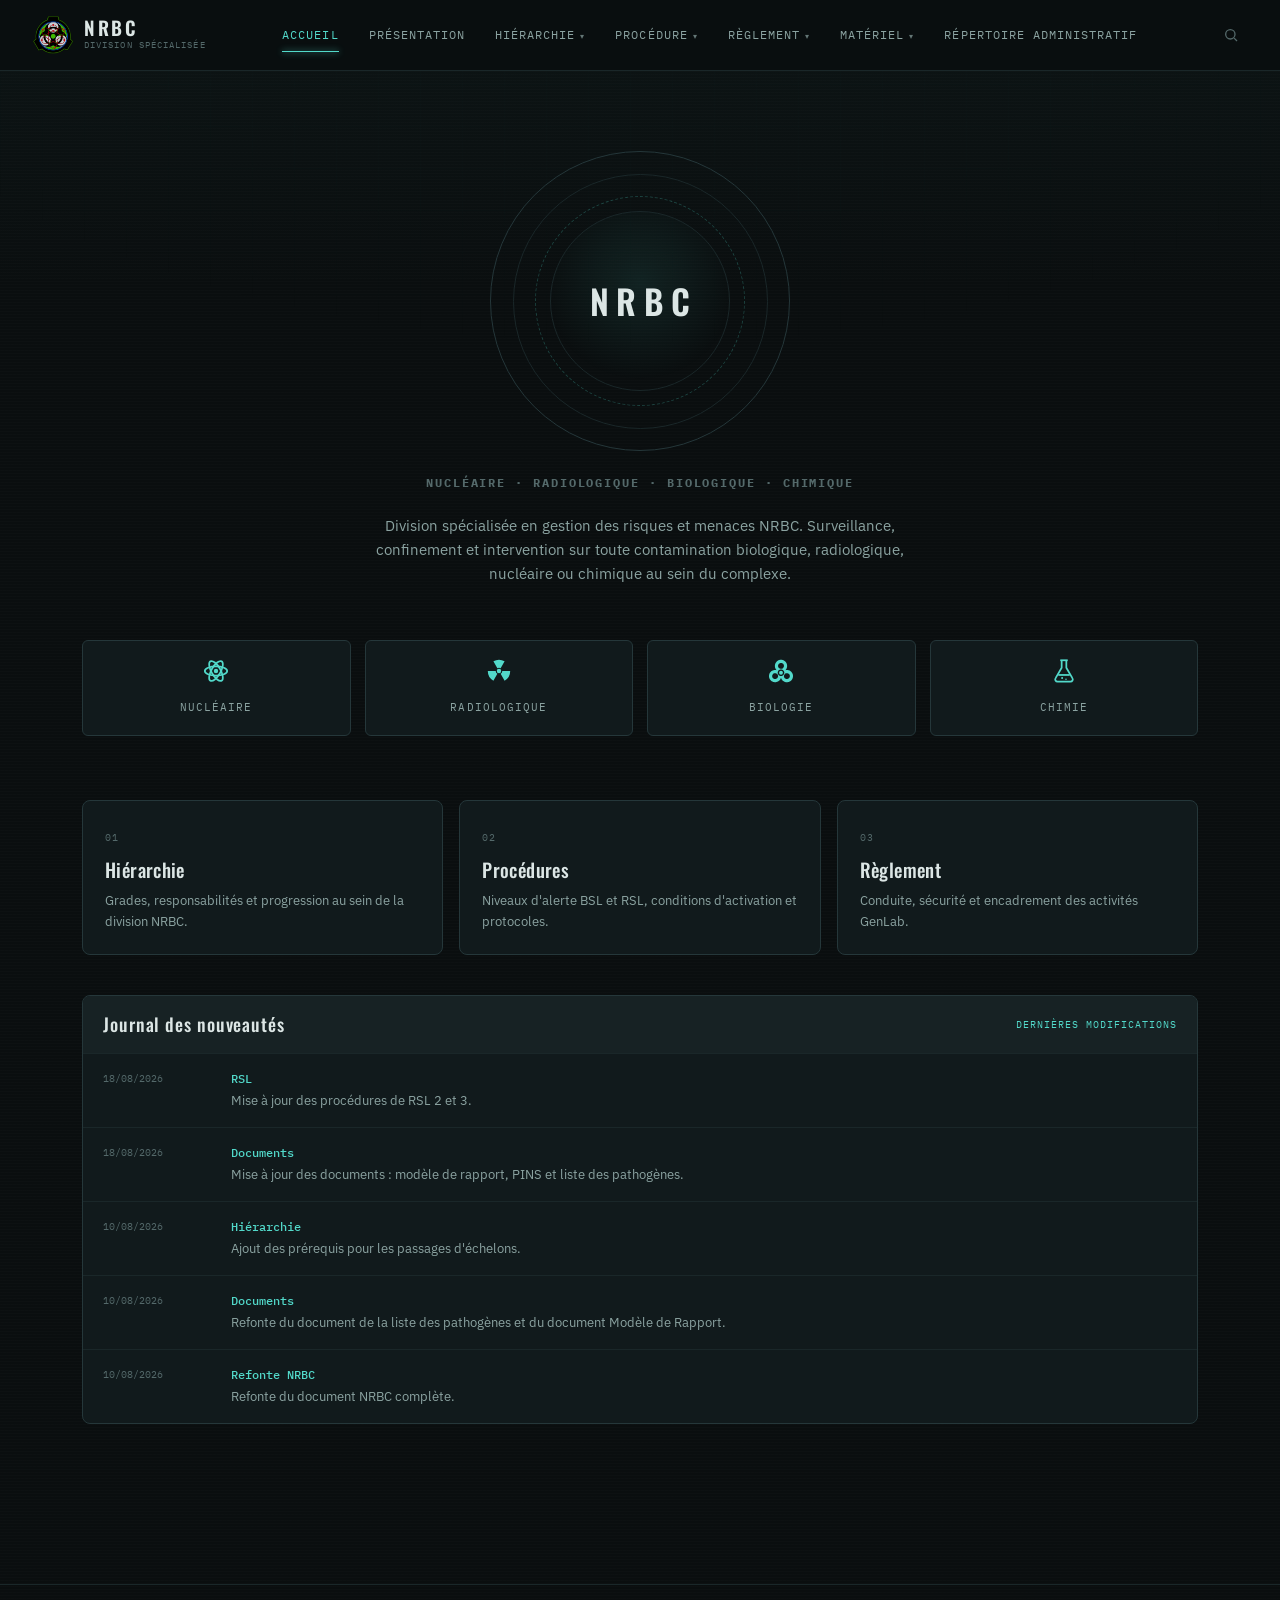
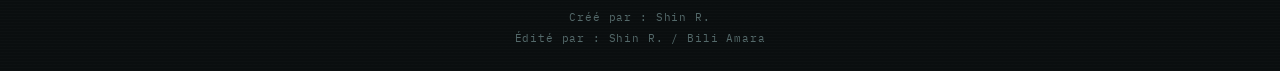
==== index.html @ 5cb5d351 "Site NRBC Cosmos - refonte complete du site de la division NRBC Site statique : navigation par vues " ====
<!DOCTYPE html>
<html lang="fr">
<head>
  <meta charset="UTF-8">
  <meta name="viewport" content="width=device-width, initial-scale=1.0">
  <title>NRBC — Division Nucléaire · Radiologique · Biologique · Chimique</title>
  <meta name="description" content="Division NRBC : hiérarchie, procédures BSL/RSL, règlement, matériel et répertoire administratif de la spécialisation Nucléaire, Radiologique, Biologique et Chimique.">
  <meta name="theme-color" content="#0a0e0f">
  <meta name="color-scheme" content="dark">

  <link rel="icon" href="assets/img/favicon.ico" sizes="any">
  <link rel="icon" href="assets/img/favicon-180.png" type="image/png" sizes="180x180">
  <link rel="apple-touch-icon" href="assets/img/favicon-180.png">

  <link rel="preconnect" href="https://fonts.googleapis.com">
  <link rel="preconnect" href="https://fonts.gstatic.com" crossorigin>
  <link rel="stylesheet" href="https://fonts.googleapis.com/css2?family=Oswald:wght@400;500;600;700&amp;family=IBM+Plex+Sans:wght@400;500;600&amp;family=IBM+Plex+Mono:wght@400;500;600&amp;display=swap">

  <link rel="stylesheet" href="assets/css/base.css">
  <link rel="stylesheet" href="assets/css/layout.css">
  <link rel="stylesheet" href="assets/css/components.css">
  <link rel="stylesheet" href="assets/css/views.css">
</head>
<body>

<!-- =========================================================================
     Bibliothèque d'icônes (définies une fois, réutilisées via <use>)
     ========================================================================= -->
<svg class="visually-hidden" aria-hidden="true" focusable="false">
  <defs>
    <!-- Nucléaire : atome (noyau + orbites électroniques) -->
    <symbol id="icon-nucleaire" viewBox="0 0 24 24" fill="none" stroke="currentColor" stroke-width="1.5">
      <ellipse cx="12" cy="12" rx="9.6" ry="3.9"/>
      <ellipse cx="12" cy="12" rx="9.6" ry="3.9" transform="rotate(60 12 12)"/>
      <ellipse cx="12" cy="12" rx="9.6" ry="3.9" transform="rotate(120 12 12)"/>
      <circle cx="12" cy="12" r="1.9" fill="currentColor" stroke="none"/>
    </symbol>

    <!-- Radiologique : trèfle de radioactivité -->
    <symbol id="icon-radiologique" viewBox="0 0 24 24" fill="currentColor" stroke="none">
      <circle cx="12" cy="12" r="1.9"/>
      <path d="M7.2 3.69 A9.6 9.6 0 0 1 16.8 3.69 L13.4 9.58 A2.8 2.8 0 0 0 10.6 9.58 Z"/>
      <path d="M21.6 12 A9.6 9.6 0 0 1 16.8 20.31 L13.4 14.42 A2.8 2.8 0 0 0 14.8 12 Z"/>
      <path d="M7.2 20.31 A9.6 9.6 0 0 1 2.4 12 L9.2 12 A2.8 2.8 0 0 0 10.6 14.42 Z"/>
    </symbol>

    <!-- Biologie : symbole de risque biologique -->
    <symbol id="icon-biologie" viewBox="0 0 24 24" fill="currentColor" stroke="none">
      <path d="M17.25,7.53 L17.18,6.79 L17.00,6.04 L16.73,5.35 L16.36,4.71 L15.91,4.12 L15.38,3.61 L14.78,3.17 L14.13,2.83 L13.43,2.58 L12.71,2.42 L11.97,2.38 L11.23,2.43 L10.51,2.59 L9.81,2.85 L9.16,3.21 L8.57,3.65 L8.18,4.03 L7.84,4.42 L7.53,4.87 L7.28,5.32 L7.07,5.83 L6.91,6.35 L6.81,6.86 L6.76,7.40 L6.76,7.92 L6.82,8.46 L6.92,8.96 L7.09,9.48 L7.31,9.99 L7.57,10.43 L7.88,10.88 L8.24,11.29 L7.75,11.19 L7.27,11.14 L6.79,11.13 L6.31,11.16 L5.83,11.25 L5.36,11.37 L4.91,11.54 L4.45,11.76 L4.03,12.01 L3.62,12.32 L3.26,12.64 L2.93,12.99 L2.64,13.38 L2.38,13.79 L2.16,14.22 L1.99,14.67 L1.80,15.35 L1.71,16.02 L1.71,16.70 L1.79,17.37 L1.96,18.02 L2.23,18.68 L2.57,19.26 L2.97,19.80 L3.47,20.31 L4.03,20.74 L4.65,21.09 L5.30,21.36 L5.99,21.53 L6.69,21.62 L7.40,21.60 L8.10,21.50 L8.78,21.29 L9.42,21.00 L10.02,20.63 L10.57,20.18 L11.05,19.65 L11.45,19.07 L11.77,18.44 L12.00,17.80 L12.21,18.41 L12.50,18.99 L12.87,19.55 L13.29,20.04 L13.80,20.49 L14.32,20.86 L14.92,21.17 L15.53,21.40 L16.19,21.55 L16.83,21.62 L17.50,21.60 L18.14,21.51 L18.76,21.34 L19.38,21.08 L19.94,20.76 L20.48,20.35 L20.98,19.85 L21.43,19.26 L21.80,18.62 L22.05,17.96 L22.23,17.24 L22.30,16.54 L22.27,15.83 L22.14,15.10 L21.99,14.61 L21.80,14.13 L21.55,13.68 L21.27,13.25 L20.94,12.85 L20.58,12.48 L20.18,12.16 L19.75,11.87 L19.30,11.63 L18.82,11.43 L18.33,11.28 L17.82,11.18 L17.31,11.13 L16.79,11.13 L16.28,11.18 L15.76,11.29 L16.12,10.88 L16.42,10.46 L16.67,10.01 L16.89,9.54 L17.05,9.06 L17.17,8.55 L17.23,8.04ZM14.53,7.67 L14.47,8.16 L14.32,8.64 L14.08,9.07 L13.75,9.45 L13.37,9.75 L12.92,9.98 L12.45,10.11 L11.95,10.15 L11.46,10.10 L10.99,9.94 L10.56,9.70 L10.18,9.38 L9.87,8.99 L9.65,8.55 L9.51,8.07 L9.47,7.58 L9.53,7.09 L9.68,6.62 L9.92,6.18 L10.25,5.81 L10.63,5.50 L11.08,5.27 L11.55,5.14 L12.05,5.10 L12.54,5.16 L13.01,5.31 L13.44,5.55 L13.82,5.87 L14.13,6.26 L14.35,6.70 L14.49,7.18ZM9.48,16.44 L9.41,16.93 L9.26,17.40 L9.02,17.83 L8.69,18.20 L8.30,18.51 L7.86,18.73 L7.38,18.86 L6.89,18.90 L6.40,18.84 L5.92,18.68 L5.49,18.44 L5.12,18.12 L4.81,17.73 L4.59,17.28 L4.46,16.81 L4.42,16.31 L4.48,15.82 L4.64,15.35 L4.88,14.92 L5.21,14.54 L5.60,14.24 L6.04,14.02 L6.52,13.88 L7.01,13.85 L7.50,13.91 L7.97,14.06 L8.40,14.31 L8.78,14.63 L9.08,15.02 L9.31,15.46 L9.44,15.94ZM19.58,16.44 L19.52,16.93 L19.36,17.40 L19.12,17.83 L18.79,18.20 L18.40,18.51 L17.96,18.73 L17.48,18.86 L16.99,18.90 L16.50,18.84 L16.03,18.68 L15.60,18.44 L15.22,18.12 L14.92,17.73 L14.69,17.28 L14.56,16.81 L14.52,16.31 L14.59,15.82 L14.74,15.35 L14.98,14.92 L15.31,14.54 L15.70,14.24 L16.14,14.02 L16.62,13.88 L17.11,13.85 L17.60,13.91 L18.08,14.06 L18.51,14.31 L18.88,14.63 L19.19,15.02 L19.41,15.46 L19.54,15.94ZM14.82,13.48 L14.76,14.02 L14.60,14.55 L14.33,15.04 L13.98,15.46 L13.55,15.81 L13.06,16.07 L12.53,16.23 L11.98,16.28 L11.43,16.22 L10.91,16.06 L10.42,15.79 L9.99,15.44 L9.65,15.01 L9.39,14.52 L9.23,13.99 L9.18,13.44 L9.24,12.89 L9.40,12.36 L9.67,11.88 L10.02,11.45 L10.45,11.10 L10.94,10.85 L11.47,10.69 L12.02,10.64 L12.57,10.70 L13.09,10.86 L13.58,11.12 L14.01,11.48 L14.35,11.91 L14.61,12.40 L14.77,12.93Z"/>
      <circle cx="12.0" cy="13.46" r="1.65"/>
    </symbol>

    <!-- Chimie : fiole d'Erlenmeyer -->
    <symbol id="icon-chimie" viewBox="0 0 24 24" fill="none" stroke="currentColor" stroke-width="1.5" stroke-linejoin="round">
      <path d="M8.8 2.8h6.4"/>
      <path d="M10 2.8v6.4l-5.2 8.9A2 2 0 0 0 6.5 21.2h11a2 2 0 0 0 1.7-3.1L14 9.2V2.8"/>
      <path d="M7.1 15.4h9.8"/>
      <circle cx="10.4" cy="17.9" r=".85" fill="currentColor" stroke="none"/>
      <circle cx="13.7" cy="19.1" r=".65" fill="currentColor" stroke="none"/>
    </symbol>
    <symbol id="icon-document" viewBox="0 0 24 24" fill="none" stroke="currentColor" stroke-width="2">
      <path d="M14 3v5h5"/><path d="M17 21H7a2 2 0 0 1-2-2V5a2 2 0 0 1 2-2h7l5 5v11a2 2 0 0 1-2 2z"/>
    </symbol>
    <symbol id="icon-equipe" viewBox="0 0 24 24" fill="none" stroke="currentColor" stroke-width="1.6">
      <circle cx="9" cy="7" r="4"/><path d="M2 21v-2a4 4 0 0 1 4-4h6a4 4 0 0 1 4 4v2"/>
      <circle cx="18" cy="7" r="3"/><path d="M22 21v-2a4 4 0 0 0-3-3.87"/>
    </symbol>
  </defs>
</svg>

<div class="grid-bg" aria-hidden="true"></div>

<a class="skip-link" href="#contenu">Aller au contenu</a>

<!-- =========================================================================
     EN-TÊTE
     ========================================================================= -->
<header class="site-header">
  <a class="brand" href="#accueil" data-view="accueil">
    <img class="brand-mark" src="assets/img/logo-nrbc.png" alt="Emblème de la division NRBC" width="160" height="160">
    <span>
      <span class="brand-text">NRBC</span>
      <span class="brand-sub">DIVISION SPÉCIALISÉE</span>
    </span>
  </a>

  <nav class="site-nav" id="nav-principal" aria-label="Navigation principale">
    <button type="button" class="navlink is-active" data-view="accueil">Accueil</button>
    <button type="button" class="navlink" data-view="presentation">Présentation</button>

    <div class="navgroup">
      <button type="button" class="navlink" data-view="hierarchie" aria-expanded="false">
        Hiérarchie <span class="caret" aria-hidden="true">▾</span>
      </button>
      <div class="dropdown">
        <button type="button" data-view="hierarchie" data-sub="grades">Grades</button>
        <button type="button" data-view="hierarchie" data-sub="effectif">Effectif</button>
      </div>
    </div>

    <div class="navgroup">
      <button type="button" class="navlink" data-view="procedure" aria-expanded="false">
        Procédure <span class="caret" aria-hidden="true">▾</span>
      </button>
      <div class="dropdown">
        <button type="button" data-view="procedure" data-sub="bio">Biosécurité</button>
        <button type="button" data-view="procedure" data-sub="radio">Radiosécurité</button>
      </div>
    </div>

    <div class="navgroup">
      <button type="button" class="navlink" data-view="reglement" aria-expanded="false">
        Règlement <span class="caret" aria-hidden="true">▾</span>
      </button>
      <div class="dropdown">
        <button type="button" data-view="reglement" data-sub="conduite">Conduite</button>
        <button type="button" data-view="reglement" data-sub="securite">Sécurité</button>
        <button type="button" data-view="reglement" data-sub="genlab">GenLab</button>
      </div>
    </div>

    <div class="navgroup">
      <button type="button" class="navlink" data-view="materiel" aria-expanded="false">
        Matériel <span class="caret" aria-hidden="true">▾</span>
      </button>
      <div class="dropdown">
        <button type="button" data-view="materiel" data-sub="nucleaire">Nucléaire</button>
        <button type="button" data-view="materiel" data-sub="radiologie">Radiologie</button>
        <button type="button" data-view="materiel" data-sub="biologie">Biologie</button>
        <button type="button" data-view="materiel" data-sub="chimie">Chimie</button>
      </div>
    </div>

    <button type="button" class="navlink" data-view="repertoire">Répertoire Administratif</button>
  </nav>

  <div class="header-actions">
    <button type="button" class="icon-btn" id="search-trigger" aria-label="Rechercher dans le site (Ctrl + F)" title="Rechercher (Ctrl + F)">
      <svg width="16" height="16" viewBox="0 0 24 24" fill="none" stroke="currentColor" stroke-width="2" aria-hidden="true">
        <circle cx="11" cy="11" r="7"/><line x1="21" y1="21" x2="16.65" y2="16.65"/>
      </svg>
    </button>
    <button type="button" class="icon-btn nav-toggle" id="nav-toggle" aria-label="Ouvrir le menu" aria-expanded="false" aria-controls="nav-principal">
      <svg width="18" height="18" viewBox="0 0 24 24" fill="none" stroke="currentColor" stroke-width="2" aria-hidden="true">
        <line x1="3" y1="6" x2="21" y2="6"/><line x1="3" y1="12" x2="21" y2="12"/><line x1="3" y1="18" x2="21" y2="18"/>
      </svg>
    </button>
  </div>
</header>

<main class="site-main" id="contenu">

  <!-- =======================================================================
       1 · ACCUEIL
       ======================================================================= -->
  <section class="view" id="view-accueil" aria-labelledby="titre-accueil">
    <div class="hero">
      <div class="hero-emblem" aria-hidden="true">
        <div class="ring r1"></div>
        <div class="ring r2"></div>
        <div class="ring r3"></div>
        <div class="hero-core">
          <div class="hero-title">NRBC</div>
        </div>
      </div>

      <h1 id="titre-accueil" class="hero-tagline">Nucléaire · Radiologique · Biologique · Chimique</h1>
      <p class="hero-lead">
        Division spécialisée en gestion des risques et menaces NRBC. Surveillance, confinement et
        intervention sur toute contamination biologique, radiologique, nucléaire ou chimique au sein
        du complexe.
      </p>

      <ul class="domain-strip">
        <li class="domain-chip">
          <svg class="ic" aria-hidden="true"><use href="#icon-nucleaire"></use></svg>
          <span class="lbl">Nucléaire</span>
        </li>
        <li class="domain-chip">
          <svg class="ic" aria-hidden="true"><use href="#icon-radiologique"></use></svg>
          <span class="lbl">Radiologique</span>
        </li>
        <li class="domain-chip">
          <svg class="ic" aria-hidden="true"><use href="#icon-biologie"></use></svg>
          <span class="lbl">Biologie</span>
        </li>
        <li class="domain-chip">
          <svg class="ic" aria-hidden="true"><use href="#icon-chimie"></use></svg>
          <span class="lbl">Chimie</span>
        </li>
      </ul>

      <div class="home-links">
        <button type="button" class="home-card" data-view="hierarchie">
          <span class="num">01</span>
          <h3>Hiérarchie</h3>
          <p>Grades, responsabilités et progression au sein de la division NRBC.</p>
        </button>
        <button type="button" class="home-card" data-view="procedure">
          <span class="num">02</span>
          <h3>Procédures</h3>
          <p>Niveaux d'alerte BSL et RSL, conditions d'activation et protocoles.</p>
        </button>
        <button type="button" class="home-card" data-view="reglement">
          <span class="num">03</span>
          <h3>Règlement</h3>
          <p>Conduite, sécurité et encadrement des activités GenLab.</p>
        </button>
      </div>

      <!-- Journal des nouveautés : ajouter une entrée en copiant un bloc .news-item -->
      <section class="news-box" aria-labelledby="titre-nouveautes">
        <div class="news-head">
          <h2 id="titre-nouveautes">Journal des nouveautés</h2>
          <span>Dernières modifications</span>
        </div>
        <div class="news-list">
          <article class="news-item">
            <p class="news-date"><time datetime="2026-08-18">18/08/2026</time></p>
            <div class="news-content">
              <strong>RSL</strong>
              <p>Mise à jour des procédures de RSL 2 et 3.</p>
            </div>
          </article>
          <article class="news-item">
            <p class="news-date"><time datetime="2026-08-18">18/08/2026</time></p>
            <div class="news-content">
              <strong>Documents</strong>
              <p>Mise à jour des documents : modèle de rapport, PINS et liste des pathogènes.</p>
            </div>
          </article>
          <article class="news-item">
            <p class="news-date"><time datetime="2026-08-10">10/08/2026</time></p>
            <div class="news-content">
              <strong>Hiérarchie</strong>
              <p>Ajout des prérequis pour les passages d'échelons.</p>
            </div>
          </article>
          <article class="news-item">
            <p class="news-date"><time datetime="2026-08-10">10/08/2026</time></p>
            <div class="news-content">
              <strong>Documents</strong>
              <p>Refonte du document de la liste des pathogènes et du document Modèle de Rapport.</p>
            </div>
          </article>
          <article class="news-item">
            <p class="news-date"><time datetime="2026-08-10">10/08/2026</time></p>
            <div class="news-content">
              <strong>Refonte NRBC</strong>
              <p>Refonte du document NRBC complète.</p>
            </div>
          </article>
        </div>
      </section>
    </div>
  </section>

  <!-- =======================================================================
       2 · PRÉSENTATION
       ======================================================================= -->
  <section class="view" id="view-presentation" aria-labelledby="titre-presentation" hidden>
    <p class="eyebrow">Présentation</p>
    <h1 class="page-title" id="titre-presentation">Qui sommes-nous ?</h1>
    <p class="page-desc">Les quatre domaines de risque couverts par la division NRBC.</p>

    <div class="domain-grid">
      <article class="domain-card">
        <div class="domain-card-head">
          <svg class="ic" aria-hidden="true"><use href="#icon-nucleaire"></use></svg>
          <h3>Nucléaire</h3>
        </div>
        <p class="domain-card-body">
          Le nucléaire, dans le cadre NRBC, désigne les risques liés aux armes nucléaires, aux
          installations nucléaires et à la dispersion de matières radioactives. Ces situations peuvent
          provoquer de fortes irradiations, des blessures graves et une contamination durable de
          l'environnement. Les effets sur la santé peuvent apparaître immédiatement ou sur le long
          terme. La NRBC vise donc à prévenir ces risques et à limiter les dangers liés aux substances
          radioactives.
        </p>
      </article>

      <article class="domain-card">
        <div class="domain-card-head">
          <svg class="ic" aria-hidden="true"><use href="#icon-radiologique"></use></svg>
          <h3>Radiologique</h3>
        </div>
        <p class="domain-card-body">
          Le radiologique, dans le cadre NRBC, désigne les risques liés à la dispersion de matières
          radioactives sans explosion nucléaire. Cette contamination peut provenir d'accidents ou de
          rejets de substances radioactives, affectant l'air, le sol ou les personnes. Les effets
          peuvent être invisibles au départ mais entraîner des conséquences graves sur la santé à long
          terme. Le domaine NRBC vise ainsi à détecter ces contaminations et à protéger
          l'environnement ainsi que les populations face aux substances radioactives.
        </p>
      </article>

      <article class="domain-card">
        <div class="domain-card-head">
          <svg class="ic" aria-hidden="true"><use href="#icon-biologie"></use></svg>
          <h3>Biologie</h3>
        </div>
        <p class="domain-card-body">
          La biologie, dans le cadre NRBC, concerne les risques liés aux micro-organismes pathogènes
          comme les bactéries, les virus ou les toxines, pouvant affecter la santé humaine, animale ou
          végétale. Ces agents peuvent provoquer des épidémies parfois difficiles à détecter au départ
          et se propager rapidement. Le domaine NRBC vise donc à surveiller ces menaces biologiques et
          à protéger face aux maladies et agents pathogènes.
        </p>
      </article>

      <article class="domain-card">
        <div class="domain-card-head">
          <svg class="ic" aria-hidden="true"><use href="#icon-chimie"></use></svg>
          <h3>Chimie</h3>
        </div>
        <p class="domain-card-body">
          La chimie, dans le cadre NRBC, désigne les risques liés aux substances toxiques capables de
          blesser, tuer ou contaminer des personnes et l'environnement. Ces agents peuvent être des
          gaz de guerre, des produits industriels dangereux ou d'autres composés chimiques nocifs. Ils
          peuvent agir rapidement par inhalation, contact ou ingestion. Le domaine NRBC vise donc à
          prévenir ces menaces et à protéger face aux substances chimiques dangereuses.
        </p>
      </article>
    </div>
  </section>

  <!-- =======================================================================
       3 · HIÉRARCHIE
       ======================================================================= -->
  <section class="view" id="view-hierarchie" aria-labelledby="titre-hierarchie" hidden>
    <p class="eyebrow">Hiérarchie</p>
    <h1 class="page-title" id="titre-hierarchie">Grades &amp; Progression</h1>
    <p class="page-desc">Hiérarchie et effectif de la spécialisation NRBC.</p>

    <div class="subtabs" role="tablist" aria-label="Sections de la hiérarchie">
      <button type="button" class="subtab-btn is-active" role="tab" data-sub="grades" aria-selected="true" aria-controls="sub-grades">Grades &amp; Progression</button>
      <button type="button" class="subtab-btn" role="tab" data-sub="effectif" aria-selected="false" aria-controls="sub-effectif">Effectif</button>
    </div>

    <!-- 3.1 Grades -->
    <div class="subview" id="sub-grades" role="tabpanel" tabindex="0">
      <ol class="rank-ladder">

        <li class="rank-item">
          <span class="rank-dot" aria-hidden="true"></span>
          <article class="rank-card">
            <div class="rank-photo">
              <img src="https://i.ibb.co/93zykZGX/2026-08-10-02-46-43.jpg" alt="Insigne — Chef de Laboratoire" width="64" height="64" loading="lazy">
            </div>
            <div>
              <p class="rank-tier">Échelon 6</p>
              <h3>Chef de Laboratoire</h3>
              <ul class="rank-missions">
                <li>Assiste la hiérarchie NRBC dans ses fonctions de surveillance, de coordination et de planification.</li>
                <li>Participe aux réunions avec la gouvernance NRBC, contribuant à la prise de décision et à l'élaboration de stratégies.</li>
                <li>Peut être amené à représenter la hiérarchie lors de certaines occasions.</li>
              </ul>
            </div>
          </article>
        </li>

        <li class="rank-item">
          <span class="rank-dot" aria-hidden="true"></span>
          <article class="rank-card">
            <div class="rank-photo">
              <img src="https://i.ibb.co/S4wmn1Xw/2026-08-10-02-46-35.jpg" alt="Insigne — Spécialiste Avancé" width="64" height="64" loading="lazy">
            </div>
            <div>
              <p class="rank-tier">Échelon 5</p>
              <h3>Spécialiste Avancé</h3>
              <ul class="rank-missions">
                <li>Détenteur d'une expertise reconnue et d'une expérience approfondie en matière de NRBC.</li>
                <li>Principal responsable de la formation et du mentorat des Novices de Laboratoire [NRBC-NL], assurant ainsi la pérennité des compétences au sein de l'équipe.</li>
                <li>Apporte son expertise et son savoir-faire lors des opérations complexes et critiques.</li>
              </ul>
              <div class="rank-prereq">
                <h4>Prérequis pour monter d'échelon</h4>
                <ul>
                  <li><span class="mandatory">Accréditation SCP-008 — OBLIGATOIRE</span></li>
                  <li>Gérer les groupes NRBC lors de toute situation NRBC</li>
                  <li>Participation visible (tâches, events, etc.)</li>
                </ul>
              </div>
            </div>
          </article>
        </li>

        <li class="rank-item">
          <span class="rank-dot" aria-hidden="true"></span>
          <article class="rank-card">
            <div class="rank-photo">
              <img src="https://i.ibb.co/gLCWmy1Z/2026-08-10-02-46-28.jpg" alt="Insigne — Spécialiste" width="64" height="64" loading="lazy">
            </div>
            <div>
              <p class="rank-tier">Échelon 4</p>
              <h3>Spécialiste</h3>
              <ul class="rank-missions">
                <li>Maîtrise l'ensemble des opérations NRBC et possède une expérience significative sur le terrain.</li>
                <li>Capable de résoudre des problèmes complexes, d'adapter les procédures aux situations non standard et de conseiller les opérateurs de tous niveaux.</li>
                <li>Participe à l'élaboration et à l'amélioration des procédures, ainsi qu'à la validation des équipements.</li>
              </ul>
              <div class="rank-prereq">
                <h4>Prérequis pour monter d'échelon</h4>
                <ul>
                  <li>3 rapports minimum par semaine</li>
                  <li>Participation visible (tâches, events, etc.)</li>
                </ul>
              </div>
            </div>
          </article>
        </li>

        <li class="rank-item">
          <span class="rank-dot" aria-hidden="true"></span>
          <article class="rank-card">
            <div class="rank-photo">
              <img src="https://i.ibb.co/q31s1Dv3/2026-08-10-02-46-19.jpg" alt="Insigne — Analyste Expérimenté" width="64" height="64" loading="lazy">
            </div>
            <div>
              <p class="rank-tier">Échelon 3</p>
              <h3>Analyste Expérimenté</h3>
              <ul class="rank-missions">
                <li>Supervise et contrôle le bon déroulement des opérations menées par les échelons inférieurs.</li>
                <li>Vérifie l'application des procédures, identifie les problèmes potentiels et propose des solutions.</li>
                <li>Continue de participer activement aux activités NRBC, assurant ainsi la transmission de son expertise et servant de modèle pour les autres opérateurs.</li>
              </ul>
              <p class="rank-flag">⚠ Un test est requis pour accéder à l'échelon supérieur</p>
              <div class="rank-prereq">
                <h4>Prérequis pour monter d'échelon</h4>
                <ul>
                  <li><span class="mandatory">Réussir le test — OBLIGATOIRE</span></li>
                  <li>2 rapports minimum par semaine</li>
                  <li>Participation visible (tâches, events, etc.)</li>
                </ul>
              </div>
            </div>
          </article>
        </li>

        <li class="rank-item">
          <span class="rank-dot" aria-hidden="true"></span>
          <article class="rank-card">
            <div class="rank-photo">
              <img src="https://i.ibb.co/hJxSwktS/2026-08-10-02-46-11.jpg" alt="Insigne — Analyste" width="64" height="64" loading="lazy">
            </div>
            <div>
              <p class="rank-tier">Échelon 2</p>
              <h3>Analyste</h3>
              <ul class="rank-missions">
                <li>Scientifique qualifié pour maintenir une activité passive au sein d'un environnement NRBC.</li>
                <li>Assure une veille constante, effectue des mesures de routine et apporte un soutien technique de premier niveau.</li>
                <li>Opère sous la direction d'un opérateur de niveau supérieur pour les tâches complexes.</li>
              </ul>
              <div class="rank-prereq">
                <h4>Prérequis pour monter d'échelon</h4>
                <ul>
                  <li>2 rapports minimum par semaine</li>
                  <li>Participation visible (tâches, events, etc.)</li>
                </ul>
              </div>
            </div>
          </article>
        </li>

        <li class="rank-item">
          <span class="rank-dot" aria-hidden="true"></span>
          <article class="rank-card">
            <div class="rank-photo">
              <img src="https://i.ibb.co/XrTYRYvQ/2026-08-10-02-46-02.jpg" alt="Insigne — Novice de Laboratoire" width="64" height="64" loading="lazy">
            </div>
            <div>
              <p class="rank-tier">Échelon 1 · Entrée</p>
              <h3>Novice de Laboratoire</h3>
              <ul class="rank-missions">
                <li>Personnel en phase d'apprentissage des compétences de base en opérations NRBC.</li>
                <li>Sous supervision directe, applique les procédures standard, se familiarise avec l'équipement et l'environnement opérationnel.</li>
                <li>Se concentre sur l'exécution des tâches simples et l'acquisition des connaissances fondamentales.</li>
              </ul>
              <div class="rank-prereq">
                <h4>Prérequis pour monter d'échelon</h4>
                <ul>
                  <li>Participation visible (tâches, events, etc.)</li>
                </ul>
              </div>
            </div>
          </article>
        </li>

      </ol>

      <!-- Tableau des habilitations -->
      <p class="eyebrow section-break">Habilitations</p>
      <h2 class="page-title page-title--sm">Tableau des autorisations GenLab</h2>
      <p class="page-desc page-desc--tight">Actions autorisées par grade.</p>

      <div class="table-wrap">
        <table class="data-table">
          <caption class="visually-hidden">Actions GenLab autorisées pour chaque grade de la division NRBC</caption>
          <thead>
            <tr>
              <th scope="col"><span class="visually-hidden">Grade</span></th>
              <th scope="col">Prise de sang</th>
              <th scope="col">Création virus Niveau 1</th>
              <th scope="col">Création virus Niveau 2</th>
              <th scope="col">Test virus</th>
              <th scope="col">Création de boost</th>
            </tr>
          </thead>
          <tbody>
            <tr>
              <th scope="row">Chef de Laboratoire</th>
              <td class="perm-oui">OUI</td><td class="perm-oui">OUI</td><td class="perm-oui">OUI</td><td class="perm-oui">OUI</td><td class="perm-oui">OUI</td>
            </tr>
            <tr>
              <th scope="row">Spécialiste Avancé</th>
              <td class="perm-oui">OUI</td><td class="perm-oui">OUI</td><td class="perm-oui">OUI</td><td class="perm-oui">OUI</td><td class="perm-oui">OUI</td>
            </tr>
            <tr>
              <th scope="row">Spécialiste</th>
              <td class="perm-oui">OUI</td><td class="perm-oui">OUI</td><td class="perm-demande">SUR DEMANDE</td><td class="perm-oui">OUI</td><td class="perm-oui">OUI</td>
            </tr>
            <tr>
              <th scope="row">Analyste Expérimenté</th>
              <td class="perm-oui">OUI</td><td class="perm-demande">SUR DEMANDE</td><td class="perm-demande">SUR DEMANDE</td><td class="perm-demande">SUR DEMANDE</td><td class="perm-oui">OUI</td>
            </tr>
            <tr>
              <th scope="row">Analyste</th>
              <td class="perm-oui">OUI</td><td class="perm-demande">SUR DEMANDE</td><td class="perm-non">NON</td><td class="perm-demande">SUR DEMANDE</td><td class="perm-demande">SUR DEMANDE</td>
            </tr>
            <tr>
              <th scope="row">Novice de Laboratoire</th>
              <td class="perm-demande">SUR DEMANDE</td><td class="perm-non">NON</td><td class="perm-non">NON</td><td class="perm-non">NON</td><td class="perm-non">NON</td>
            </tr>
          </tbody>
        </table>
      </div>

      <!-- Classification virus / vaccin -->
      <p class="eyebrow section-break">Classification</p>
      <h2 class="page-title page-title--sm">Virus / Vaccin — Niveaux</h2>
      <p class="page-desc page-desc--tight">Exemples de pathogènes classés par niveau de création.</p>

      <div class="vial-grid">
        <figure class="vial-img-card">
          <img src="assets/img/virus-niveau-1.svg" alt="Virus / Vaccin Niveau 1 : rhume, cancer des yeux, maux de tête, explosifs" width="300" height="520" loading="lazy">
        </figure>
        <figure class="vial-img-card">
          <img src="assets/img/virus-niveau-2.svg" alt="Virus / Vaccin Niveau 2 : COVID-19, SARS, Ebola" width="300" height="520" loading="lazy">
        </figure>
      </div>
    </div>

    <!-- 3.2 Effectif -->
    <div class="subview" id="sub-effectif" role="tabpanel" tabindex="0" hidden>
      <div class="effectif-toolbar">
        <p class="effectif-status" id="effectif-status">Chargement du registre…</p>
        <div class="effectif-controls">
          <label class="visually-hidden" for="effectif-filter">Filtrer l'effectif</label>
          <input type="search" class="effectif-filter" id="effectif-filter" placeholder="Filtrer par nom, grade, statut…" hidden>
          <button type="button" class="icon-btn" id="effectif-refresh" title="Actualiser le registre" aria-label="Actualiser le registre">
            <svg width="15" height="15" viewBox="0 0 24 24" fill="none" stroke="currentColor" stroke-width="2" aria-hidden="true">
              <path d="M21 12a9 9 0 1 1-2.64-6.36"/><polyline points="21 3 21 9 15 9"/>
            </svg>
          </button>
        </div>
      </div>

      <!-- Rempli automatiquement par assets/js/effectif.js -->
      <div class="table-wrap" id="effectif-table-wrap" hidden>
        <table class="data-table" id="effectif-table">
          <caption class="visually-hidden">Effectif de la division NRBC</caption>
          <thead></thead>
          <tbody></tbody>
        </table>
      </div>

      <div class="placeholder" id="effectif-placeholder" hidden>
        <svg class="ic" aria-hidden="true"><use href="#icon-equipe"></use></svg>
        <h3>Registre indisponible</h3>
        <p>Vérifie que la feuille Google Sheets est bien partagée en lecture avec « tout utilisateur disposant du lien ».</p>
      </div>
    </div>
  </section>

  <!-- =======================================================================
       4 · PROCÉDURE
       ======================================================================= -->
  <section class="view" id="view-procedure" aria-labelledby="titre-procedure" hidden>
    <p class="eyebrow">Procédure</p>
    <h1 class="page-title" id="titre-procedure">Niveaux d'alerte</h1>
    <p class="page-desc">Protocoles de biosécurité (BSL) et de radiosécurité (RSL) applicables sur le terrain.</p>

    <div class="subtabs" role="tablist" aria-label="Types de procédure">
      <button type="button" class="subtab-btn is-active" role="tab" data-sub="bio" aria-selected="true" aria-controls="sub-bio">Biosécurité</button>
      <button type="button" class="subtab-btn" role="tab" data-sub="radio" aria-selected="false" aria-controls="sub-radio">Radiosécurité</button>
    </div>

    <!-- 4.1 Biosécurité -->
    <div class="subview" id="sub-bio" role="tabpanel" tabindex="0">
      <p class="eyebrow">Niveaux BSL — Bactériologie / Biologie</p>

      <article class="level-card lvl-1">
        <div class="level-head">
          <p class="level-badge">BSL 1</p>
          <h3>Niveau Faible</h3>
          <div class="gauge" style="--seg-color: var(--green)" role="img" aria-label="Gravité 1 sur 4">
            <i class="on"></i><i></i><i></i><i></i>
          </div>
        </div>
        <div class="level-body">
          <div>
            <p class="field-label">Définition</p>
            <div class="field-block">
              <p>Niveau le plus bas, lorsqu'un pathogène infecte plus de 5 personnes — un type de virus
              infectieux et dangereux. Peut être déployé à partir du grade de Novice de Laboratoire.</p>
            </div>
          </div>
          <div>
            <p class="field-label">Condition d'activation</p>
            <div class="field-block">
              <ul>
                <li>1 à 5 personnes infectées</li>
                <li>Pathogène inconnu détecté sur la zone</li>
                <li>Code Vert</li>
              </ul>
            </div>
          </div>
          <div class="field-block wide">
            <p class="field-label">Procédures</p>
            <ul>
              <li>Distance de sécurité : 2 m</li>
              <li>Désinfection régulière du matériel et du personnel</li>
              <li>Équipement EPI (obligatoire)</li>
            </ul>
          </div>
        </div>
      </article>

      <article class="level-card lvl-2">
        <div class="level-head">
          <p class="level-badge">BSL 2</p>
          <h3>Niveau Modéré</h3>
          <div class="gauge" style="--seg-color: var(--yellow)" role="img" aria-label="Gravité 2 sur 4">
            <i class="on"></i><i class="on"></i><i></i><i></i>
          </div>
        </div>
        <div class="level-body">
          <div>
            <p class="field-label">Définition</p>
            <div class="field-block">
              <p>Niveau présentant un pathogène en mutation et une vaste contamination. Le déploiement
              du BSL 2 intervient à partir de 5 à 10 personnes infectées ou d'une contamination durant
              plus de 15 min. Peut être déployé à partir du grade d'Analyste Expérimenté.</p>
            </div>
          </div>
          <div>
            <p class="field-label">Condition d'activation</p>
            <div class="field-block">
              <ul>
                <li>5 à 10 personnes infectées</li>
                <li>Pathogène très dangereux</li>
                <li>Panique du personnel et aggravation de la contamination</li>
              </ul>
            </div>
          </div>
          <div class="field-block wide">
            <p class="field-label">Procédures</p>
            <ul>
              <li>Distance de sécurité : 3 m</li>
              <li>Désinfection constante du matériel et du personnel</li>
              <li>Mise en quarantaine des zones infectées</li>
              <li>Déploiement d'équipements NRBC avancés (clôtures, etc.)</li>
              <li>Équipement EPI (obligatoire)</li>
            </ul>
            <p class="objective-tag">Objectif — Respecter les procédures à la lettre pour éviter une activation de BSL 3</p>
          </div>
        </div>
      </article>

      <article class="level-card lvl-3">
        <div class="level-head">
          <p class="level-badge">BSL 3</p>
          <h3>Niveau Élevé</h3>
          <div class="gauge" style="--seg-color: var(--orange)" role="img" aria-label="Gravité 3 sur 4">
            <i class="on"></i><i class="on"></i><i class="on"></i><i></i>
          </div>
        </div>
        <div class="level-body">
          <div>
            <p class="field-label">Définition</p>
            <div class="field-block">
              <p>Niveau de danger absolu, à prendre grandement au sérieux. Le déploiement du BSL 3 fait
              suite au BSL 2 en cas de non-respect des procédures, d'un taux d'infectés de 10 à
              30 personnes ou d'une contamination durant plus de 30 à 40 min. Peut être déployé à
              partir du grade de Spécialiste.</p>
            </div>
          </div>
          <div>
            <p class="field-label">Condition d'activation</p>
            <div class="field-block">
              <ul>
                <li>10 à 30 personnes infectées</li>
                <li>Pathogène au stade maximal</li>
                <li>Panique du personnel et aggravation de la contamination</li>
              </ul>
            </div>
          </div>
          <div class="field-block wide">
            <p class="field-label">Procédures</p>
            <ul>
              <li>Distance de sécurité : 5 m</li>
              <li>Désinfection constante du matériel, des objets et du personnel</li>
              <li>Quarantaine des secteurs (LCZ / HCZ, etc.)</li>
              <li>Déploiement d'équipements NRBC avancés</li>
              <li>Évacuation du personnel non infecté vers des zones sécurisées</li>
              <li>Équipement EPI (obligatoire)</li>
            </ul>
          </div>
        </div>
      </article>

      <article class="level-card lvl-4">
        <div class="level-head">
          <p class="level-badge">BSL 4</p>
          <h3>Niveau Maximal</h3>
          <div class="gauge" style="--seg-color: var(--red)" role="img" aria-label="Gravité 4 sur 4">
            <i class="on"></i><i class="on"></i><i class="on"></i><i class="on"></i>
          </div>
        </div>
        <div class="level-body">
          <div>
            <p class="field-label">Définition</p>
            <div class="field-block">
              <p>Danger absolu ou abandon — le déploiement de ce BSL redonne la gérance de la
              contamination à la direction SCI ou aux Officiers Supérieurs (Commandant / Colonel). Fait
              suite à une incontrôlabilité du pathogène, à un taux impossible tel que 40 à 60 personnes,
              ou à une contamination durant plus de 1 h 20. Peut être déployé à partir du grade de
              Spécialiste Avancé, avec accord du Gérant NRBC et des Officiers en chef des opérations AIT.</p>
            </div>
          </div>
          <div>
            <p class="field-label">Condition d'activation</p>
            <div class="field-block">
              <ul>
                <li>40 personnes ou plus infectées</li>
                <li>Pathogène au stade maximal</li>
                <li>Panique du personnel et aggravation de la contamination</li>
                <li>Contamination incontrôlable</li>
                <li>Infection totale du complexe</li>
                <li>Déconfinement du pathogène (vers l'extérieur du site)</li>
              </ul>
            </div>
          </div>
          <div class="field-block wide">
            <p class="field-label">Exemples d'agents</p>
            <p class="example-tag">SCP-[ACCRED-4]</p>
          </div>
          <div class="field-block wide">
            <p class="field-label">Procédures</p>
            <ul>
              <li>Distance de sécurité : 7 m</li>
              <li>Incinération du matériel contaminé</li>
              <li>Quarantaine totale du site (aucune intervention extérieure autorisée)</li>
              <li>Déploiement d'équipements NRBC avancés</li>
              <li>Évacuation du personnel non infecté vers une zone sécurisée</li>
              <li>Évacuation du personnel non infecté hors site en cas d'urgence</li>
              <li>Activation de la procédure de décontamination (autorisation requise par les officiers AIT)</li>
              <li>Incinération des infectés en cas d'extrême urgence ou protocole standard d'un sujet anormal (perte absolue du complexe)</li>
              <li>Activation RA-5 si risque de fuite du pathogène</li>
              <li>Équipement EPI (obligatoire)</li>
            </ul>
          </div>
        </div>
      </article>

      <aside class="remark-box">
        <p class="field-label">Remarque</p>
        <div class="field-block">
          <p>Les niveaux BSL doivent être adaptés selon :</p>
          <ul>
            <li>La dangerosité du pathogène</li>
            <li>Sa vitesse de propagation</li>
            <li>Le contexte opérationnel</li>
          </ul>
        </div>
      </aside>
    </div>

    <!-- 4.2 Radiosécurité -->
    <div class="subview" id="sub-radio" role="tabpanel" tabindex="0" hidden>
      <p class="eyebrow">Niveaux RSL — Nucléaire / Radiologie</p>

      <article class="level-card lvl-1">
        <div class="level-head">
          <p class="level-badge">RSL 1</p>
          <h3>Niveau Faible</h3>
          <div class="gauge" style="--seg-color: var(--green)" role="img" aria-label="Gravité 1 sur 3">
            <i class="on"></i><i></i><i></i>
          </div>
        </div>
        <div class="level-body">
          <div>
            <p class="field-label">Définition</p>
            <div class="field-block">
              <p>Le niveau le plus bas des 3 RSL, déployé lorsqu'un objet nucléaire ou une contamination
              radiologique est présent dans une zone. Peut être déployé au grade de Novice de Laboratoire.</p>
            </div>
          </div>
          <div>
            <p class="field-label">Condition d'activation</p>
            <div class="field-block">
              <ul>
                <li>Objet radioactif ou nucléaire présentant un taux de 1 Sv à 2 Sv ou 1 000 à 2 000 mSv/h</li>
                <li>Début de contamination radiologique</li>
              </ul>
            </div>
          </div>
          <div class="field-block wide">
            <p class="field-label">Procédures</p>
            <ul>
              <li>Port de l'équipement EPI version Bêta recommandé</li>
              <li>Distance de 15 m avec l'objet ou la contamination</li>
            </ul>
          </div>
        </div>
      </article>

      <article class="level-card lvl-2">
        <div class="level-head">
          <p class="level-badge">RSL 2</p>
          <h3>Niveau Modéré</h3>
          <div class="gauge" style="--seg-color: var(--yellow)" role="img" aria-label="Gravité 2 sur 3">
            <i class="on"></i><i class="on"></i><i></i>
          </div>
        </div>
        <div class="level-body">
          <div>
            <p class="field-label">Définition</p>
            <div class="field-block">
              <p>Niveau moyen, déployé lorsqu'un objet nucléaire à effet dangereux ou une contamination
              radiologique à grande échelle est présent dans un secteur. Peut être déployé à partir du
              grade d'Analyste.</p>
            </div>
          </div>
          <div>
            <p class="field-label">Condition d'activation</p>
            <div class="field-block">
              <ul>
                <li>Objet radioactif ou nucléaire dangereux présentant un taux de 2 Sv à 4 Sv ou 2 000 à 4 000 mSv/h</li>
                <li>Avancement de la contamination radiologique</li>
              </ul>
            </div>
          </div>
          <div class="field-block wide">
            <p class="field-label">Procédures</p>
            <ul>
              <li>Évacuation du personnel vers une zone stérile et sécurisée</li>
              <li>Décontamination complète des secteurs</li>
              <li>Distance de 25 m avec l'objet ou la contamination</li>
              <li>Distribution des équipements EPI version Bêta obligatoire pour tout le personnel</li>
            </ul>
            <p class="objective-tag">Objectif — Respecter les procédures à la lettre pour éviter une activation de RSL 3</p>
          </div>
        </div>
      </article>

      <article class="level-card lvl-3">
        <div class="level-head">
          <p class="level-badge">RSL 3</p>
          <h3>Niveau Élevé</h3>
          <div class="gauge" style="--seg-color: var(--red)" role="img" aria-label="Gravité 3 sur 3">
            <i class="on"></i><i class="on"></i><i class="on"></i>
          </div>
        </div>
        <div class="level-body">
          <div>
            <p class="field-label">Définition</p>
            <div class="field-block">
              <p>Le niveau le plus haut, présentant une grande menace : l'exposition à la contamination
              radiologique est trop dangereuse et incontrôlable, ou un objet nucléaire est extrêmement
              instable. Peut être déployé à partir du grade de Spécialiste.</p>
            </div>
          </div>
          <div>
            <p class="field-label">Condition d'activation</p>
            <div class="field-block">
              <ul>
                <li>Objet radioactif ou nucléaire présentant un taux de 4 Sv à 8 Sv ou 4 000 à 8 000 mSv/h</li>
                <li>Contamination incontrôlable, contrôlant pratiquement tout le complexe</li>
              </ul>
            </div>
          </div>
          <div class="field-block wide">
            <p class="field-label">Procédures</p>
            <ul>
              <li>Distribution des équipements EPI version Bêta obligatoire pour tout le personnel</li>
              <li>Distance de 35 m avec l'objet ou la contamination</li>
              <li>Procédure de décontamination immédiate</li>
              <li>Évacuation du personnel loin du site ou vers une zone encore sécurisée</li>
            </ul>
          </div>
        </div>
      </article>

      <aside class="remark-box">
        <p class="field-label">Remarque</p>
        <div class="field-block">
          <p>Les niveaux RSL doivent être adaptés selon :</p>
          <ul>
            <li>La dangerosité de l'objet</li>
            <li>La vitesse de propagation radiologique</li>
            <li>La zone touchée par l'objet</li>
          </ul>
        </div>
      </aside>
    </div>
  </section>

  <!-- =======================================================================
       5 · RÈGLEMENT
       ======================================================================= -->
  <section class="view" id="view-reglement" aria-labelledby="titre-reglement" hidden>
    <p class="eyebrow">Règlement</p>
    <h1 class="page-title" id="titre-reglement">Cadre réglementaire</h1>
    <p class="page-desc">Conduite, sécurité et encadrement des activités GenLab de la division NRBC.</p>

    <div class="subtabs" role="tablist" aria-label="Sections du règlement">
      <button type="button" class="subtab-btn is-active" role="tab" data-sub="conduite" aria-selected="true" aria-controls="sub-conduite">Conduite</button>
      <button type="button" class="subtab-btn" role="tab" data-sub="securite" aria-selected="false" aria-controls="sub-securite">Sécurité</button>
      <button type="button" class="subtab-btn" role="tab" data-sub="genlab" aria-selected="false" aria-controls="sub-genlab">GenLab</button>
    </div>

    <!-- 5.1 Conduite -->
    <div class="subview" id="sub-conduite" role="tabpanel" tabindex="0">
      <article class="article">
        <div class="article-head"><span class="article-num">ART. 1</span><h3>Comportement</h3></div>
        <p class="clause"><span class="clause-num">1.1</span><span class="clause-text">Le sérieux, la rigueur et le professionnalisme sont exigés de tout membre NRBC en toutes circonstances.</span></p>
        <p class="clause"><span class="clause-num">1.2</span><span class="clause-text">Tout manque de respect envers l'interbranche (dénigrement, insulte, etc.) est <strong>strictement interdit</strong> : cela va à l'encontre du partenariat NRBC respectif. De lourdes sanctions seront appliquées.</span></p>
        <p class="clause"><span class="clause-num">1.3</span><span class="clause-text">Dans n'importe quelle situation, toute menace de type pathogène, agent chimique ou objet nucléaire (même une mini menace) doit être prise au sérieux complet.</span></p>
      </article>

      <article class="article">
        <div class="article-head"><span class="article-num">ART. 2</span><h3>Ordre</h3></div>
        <p class="clause"><span class="clause-num">2.1</span><span class="clause-text">Tout ordre donné par un supérieur hiérarchique (gérance, direction SCI, coordinateurs NRBC) doit être exécuté sans délai, sauf en cas de danger manifeste non justifié.</span></p>
        <p class="clause"><span class="clause-num">2.2</span><span class="clause-text">Les unités AIT restent prioritaires en matière d'ordre de sécurité. Les Agents d'Intervention Tactique doivent vous guider et éviter les menaces le plus possible. Toute contestation de procédure d'évacuation d'un AIT ou autre fera l'objet d'une sanction disciplinaire.</span></p>
      </article>

      <article class="article">
        <div class="article-head"><span class="article-num">ART. 3</span><h3>Sécurité</h3></div>
        <p class="clause"><span class="clause-num">3.1</span><span class="clause-text">Les FIM (Forces d'Intervention Mobile) et les AIT (Agents d'Intervention Tactique) restent prioritaires en matière de sécurité. Un membre NRBC peut être sollicité, mais n'a pas à gérer seul une situation sécuritaire sans leur approbation.</span></p>
        <p class="clause"><span class="clause-num">3.2</span><span class="clause-text">Les protocoles de sécurité tels que BSL/RSL doivent être appliqués et respectés à la lettre. Tout manquement suivra une sanction disciplinaire EZ pour « Mise en danger d'autrui ».</span></p>
        <p class="clause"><span class="clause-num">3.3</span><span class="clause-text">Tous les membres doivent suivre les protocoles de sécurité à la lettre pour toute manipulation d'agent.</span></p>
      </article>

      <article class="article">
        <div class="article-head"><span class="article-num">ART. 4</span><h3>Activité</h3></div>
        <p class="clause"><span class="clause-num">4.1</span><span class="clause-text">Une inactivité NRBC supérieure à 14 jours (rapports, formation) pourra entraîner rétrogradation ou retrait temporaire de la spécialisation.</span></p>
        <p class="clause"><span class="clause-num">4.2</span><span class="clause-text">Si vous n'effectuez pas votre quota de la semaine interne à la NRBC, vous recevrez un avertissement d'activité.</span></p>
      </article>

      <article class="article">
        <div class="article-head"><span class="article-num">ART. 5</span><h3>Autorisation</h3></div>
        <p class="clause"><span class="clause-num">5.1</span><span class="clause-text">La priorité est donnée à la prévention des risques par substitution, confinement ou limitation des expositions. Aucun travail NRBC ne peut être réalisé sans autorisation préalable de la Gérance NRBC.</span></p>
        <p class="clause"><span class="clause-num">5.2</span><span class="clause-text">Il est strictement interdit d'activer un BSL/RSL de niveau plus haut que le vôtre sans autorisation d'un membre de la Gérance NRBC ou de la Direction. Un Superviseur n'a pas le droit de vous autoriser. En l'absence des deux, faites une demande sur la radio D.</span></p>
        <p class="clause"><span class="clause-num">5.3</span><span class="clause-text">Il est interdit d'intervenir dans le confinement d'un SCP biologique seul et sans l'autorisation minimum d'un Co-Gérant NRBC ou d'un membre de la Supervision.</span></p>
      </article>

      <article class="article">
        <div class="article-head"><span class="article-num">ART. 6</span><h3>Déclaration et gestion des incidents</h3></div>
        <p class="clause"><span class="clause-num">6.1</span><span class="clause-text">Tout incident, accident, exposition ou perte de confinement doit être signalé immédiatement à la Gérance et consigné dans le registre des événements NRBC. Une enquête interne est ensuite réalisée pour identifier les causes et prévenir toute récidive.</span></p>
        <p class="clause"><span class="clause-num">6.2</span><span class="clause-text">Tout accident ou incident, même minime, doit être signalé à la Gérance dans les plus brefs délais.</span></p>
      </article>

      <article class="article">
        <div class="article-head"><span class="article-num">ART. 7</span><h3>Déclaration et archives des agents</h3></div>
        <p class="clause"><span class="clause-num">7.1</span><span class="clause-text">Il est interdit de classer ou créer des agents fictifs ou inexistants.</span></p>
        <p class="clause"><span class="clause-num">7.2</span><span class="clause-text">Il est interdit de saisir des informations volontairement incohérentes ou erronées.</span></p>
        <p class="clause"><span class="clause-num">7.3</span><span class="clause-text">Il est interdit de détourner le système de son usage initial.</span></p>
        <p class="clause"><span class="clause-num">7.4</span><span class="clause-text">[Règle SCI] Si vous ne faites pas partie de la spécialisation NRBC et que vous ajoutez des agents, vous serez sanctionné.</span></p>
        <p class="clause"><span class="clause-num">7.5</span><span class="clause-text">Tout nouvel agent doit être classé. Si un agent n'est pas classé, de lourdes sanctions tomberont.</span></p>
      </article>
    </div>

    <!-- 5.2 Sécurité -->
    <div class="subview" id="sub-securite" role="tabpanel" tabindex="0" hidden>
      <article class="article">
        <div class="article-head"><span class="article-num">ART. 1</span><h3>Équipement (EPI)</h3></div>
        <div class="epi-grid">
          <div class="epi-card">
            <p class="field-label">EPI Alpha — BioChimie</p>
            <div class="field-block">
              <p>Tout personnel intervenant en zone NRBC doit porter :</p>
              <ul>
                <li>Tenue adaptée (combinaison, gants, sur-chaussures, etc.)</li>
                <li>Protection respiratoire (masque)</li>
                <li>Produits désinfectants</li>
              </ul>
              <p>Contrôle et entretien obligatoires des EPI à chaque utilisation.</p>
            </div>
          </div>
          <div class="epi-card">
            <p class="field-label">EPI Bêta — NucléRadio</p>
            <div class="field-block">
              <p>Tout personnel intervenant en zone de danger NucléRadio doit porter :</p>
              <ul>
                <li>Tenue adaptée (combinaison en plaques de plomb)</li>
                <li>Protection respiratoire LVL 5 (masque à gaz, double cagoule)</li>
                <li>Dosimètre et équipement de radiologie</li>
              </ul>
              <p>Contrôle et entretien obligatoires des EPI à chaque utilisation.</p>
            </div>
          </div>
        </div>
      </article>

      <article class="article">
        <div class="article-head"><span class="article-num">ART. 2</span><h3>Confidentialité</h3></div>
        <p class="clause"><span class="clause-num">2.1</span><span class="clause-text">Toute fuite, diffusion non autorisée ou consultation illégitime d'un document fera l'objet de sanctions disciplinaires lourdes, pouvant aller jusqu'à l'exclusion de la Fondation.</span></p>
        <p class="clause"><span class="clause-num">2.2</span><span class="clause-text">Aucun agent pathogène, chimique ou radioactif anormal ne doit être révélé.</span></p>
      </article>

      <article class="article">
        <div class="article-head"><span class="article-num">ART. 3</span><h3>Protocoles</h3></div>
        <p class="clause"><span class="clause-num">3.1</span><span class="clause-text">En cas d'expérimentation présentant des risques moraux, physiques ou mentaux pour un sujet, le recours à l'amnésie (type C-D) est obligatoire.</span></p>
        <p class="clause"><span class="clause-num">3.2</span><span class="clause-text">Les agents et substances biochimiques doivent être manipulés sous hotte (protection des substances biochimiques pour l'opérateur), enceinte de sécurité ou boîte à gants selon les procédures, stockés dans des locaux sécurisés, ventilés et verrouillés.</span></p>
        <p class="clause"><span class="clause-num">3.3</span><span class="clause-text">L'accès aux zones NRBC est strictement limité aux personnes autorisées. Avant toute sortie de zone NRBC : les personnels passent par une procédure de décontamination, les surfaces, outils et équipements sont désinfectés selon les protocoles internes. Pour toute cessation d'activité NRBC (fin de projet, fermeture de labo), un rapport doit être réalisé.</span></p>
        <p class="clause"><span class="clause-num">3.4</span><span class="clause-text">L'utilisation du bandeau de sécurité n'est requise qu'en cas d'événement anormal ou sur une zone biologique. L'utilisation du ruban pour vos expériences ou autre usage hors sujet de la NRBC est interdite — des sanctions seront appliquées si cette règle n'est pas respectée.</span></p>
      </article>

      <article class="article">
        <div class="article-head"><span class="article-num">ART. 4</span><h3>Grade</h3></div>
        <p class="clause"><span class="clause-num">4.1</span><span class="clause-text">La white-list NRBC (accès à l'équipement, aux procédures et aux zones spécialisées) peut être suspendue ou retirée à tout moment par la Gérance en cas de mauvaise utilisation, négligence ou manquement à l'éthique.</span></p>
      </article>

      <article class="article">
        <div class="article-head"><span class="article-num">ART. 5</span><h3>Protocole d'alerte (BSL / RSL)</h3></div>

        <p class="field-label">BSL</p>
        <p class="clause clause--plain"><span class="clause-text">L'activation des BSL doit respecter le grade minimum requis selon le niveau concerné :</span></p>
        <div class="field-block level-list">
          <ul>
            <li>BSL 1 : minimum Novice de Laboratoire</li>
            <li>BSL 2 : minimum Analyste Expérimenté</li>
            <li>BSL 3 : minimum Spécialiste</li>
            <li>BSL 4 : minimum Spécialiste Avancé, avec en plus l'autorisation de la Gérance NRBC ou de la Direction Scientifique</li>
          </ul>
        </div>
        <p class="clause clause--sep"><span class="clause-text">Toute activation de BSL doit être justifiée par une raison valable. Toute activation effectuée sans respecter les prérequis définis sera passible de sanctions. L'activation d'un BSL doit être effectuée via la commande <code>/site</code> en incluant obligatoirement le niveau du BSL et les procédures de sécurité associées dans le message. Exemple :</span></p>
        <div class="example-block">
          /site Alerte BSL 1 actif sur LCZ. 5 personnes infectées, veillez à suivre les procédures suivantes :<br><br>
          (deuxième /site)<br>
          /site Procédures : Distance de 2 m / Désinfectez-vous régulièrement et équipez-vous hazmat, etc. Merci.
        </div>

        <p class="field-label" style="margin-top: 20px;">RSL</p>
        <p class="clause clause--plain"><span class="clause-text">L'activation des RSL doit respecter le grade minimum requis selon le niveau concerné :</span></p>
        <div class="field-block level-list">
          <ul>
            <li>RSL 1 : minimum Novice de Laboratoire</li>
            <li>RSL 2 : minimum Analyste</li>
            <li>RSL 3 : minimum Spécialiste</li>
          </ul>
        </div>
        <p class="clause clause--sep"><span class="clause-text">Pour une activation de RSL, elle doit être justifiée auprès de l'interbranche au moment des faits. Pour toute activation, il est obligatoire de faire un <code>/site</code> en précisant le niveau et les procédures à suivre. Exemple :</span></p>
        <div class="example-block">
          /site Alerte RSL 1 actif sur Conf Modulaires / Objet radioactif détecté, voici les procédures à suivre :<br><br>
          (deuxième /site)<br>
          /site Procédure RSL 1 : Portez tenue hazmat avec plaque de plomb et une distance de 15 m avec l'objet. Merci.
        </div>

        <p class="clause clause--sep"><span class="clause-text">En cas de non-respect des procédures par du personnel, il est obligatoire de collecter des preuves et de les transmettre à la Direction ou à la Gérance NRBC. Le non-respect des procédures de sécurité ou des règles d'activation entraînera des sanctions disciplinaires sévères.</span></p>
      </article>

      <article class="article">
        <div class="article-head"><span class="article-num">ART. 6</span><h3>Création &amp; utilisation de laboratoires</h3></div>
        <p class="clause"><span class="clause-num">6.1</span><span class="clause-text">Toute analyse doit être effectuée soit dans un laboratoire déjà existant, soit dans un laboratoire nouvellement créé conformément au présent règlement.</span></p>
        <p class="clause"><span class="clause-num">6.2</span><span class="clause-text">Un laboratoire est considéré comme valide uniquement s'il respecte les conditions suivantes : présence de murs complets, présence d'un toit. Le laboratoire doit être soit directement relié au sol (murs touchant le sol), soit équipé d'un sol complet.</span></p>
        <p class="clause"><span class="clause-num">6.3</span><span class="clause-text">L'entrée du laboratoire doit obligatoirement être équipée d'un portail de décontamination NRBC (optionnel : sas de décontamination). Ce dispositif est requis pour éviter toute contamination extérieure, contrôler les entrées et sorties, et assurer la sécurité du personnel.</span></p>
        <p class="clause"><span class="clause-num">6.4</span><span class="clause-text">Chaque laboratoire doit contenir au minimum une poubelle à déchets biologiques / médicaux (type DASRI), identifiable par sa couleur jaune. Cette poubelle est destinée aux déchets contaminés, au matériel biologique et aux résidus expérimentaux dangereux.</span></p>
        <p class="clause"><span class="clause-num">6.5</span><span class="clause-text">Toute manipulation NRBC est strictement interdite en dehors d'un laboratoire conforme. Aucun test, analyse ou expérimentation ne doit être réalisé en zone ouverte ou dans un espace non sécurisé.</span></p>
        <p class="clause"><span class="clause-num">6.6</span><span class="clause-text">Types de laboratoires autorisés — <strong>Laboratoire standard</strong> : structure complète, utilisé pour des recherches longues ou complexes, niveau de sécurité maximal recommandé. <strong>Laboratoire de crise (ou laboratoire miniature)</strong> : structure réduite, déployé rapidement en situation d'urgence, doit respecter toutes les règles de confinement, même en format compact.</span></p>
      </article>

      <article class="article">
        <div class="article-head"><span class="article-num">ART. 7</span><h3>Protocole Code Vert</h3></div>
        <p class="clause clause--plain"><span class="clause-text">En raison de la longueur du règlement ainsi que de l'ajout d'images d'exemple, celui-ci est mis à disposition sous la forme d'un document Google Docs.</span></p>
        <a class="doc-link" href="https://docs.google.com/document/d/1Dmb-Ejr4m7uuvQjZB483XgWlHH0q_ywaq_4rSEUW044/edit?usp=sharing" target="_blank" rel="noopener">
          <svg aria-hidden="true"><use href="#icon-document"></use></svg>
          Consulter le document — Protocole Code Vert
        </a>
      </article>
    </div>

    <!-- 5.3 GenLab -->
    <div class="subview" id="sub-genlab" role="tabpanel" tabindex="0" hidden>
      <article class="article">
        <div class="article-head"><span class="article-num">ART. 1</span><h3>Autorisation</h3></div>
        <p class="clause"><span class="clause-num">1.1</span><span class="clause-text">Toute création doit être demandée et validée par les Gérants NRBC.</span></p>
        <p class="clause"><span class="clause-num">1.2</span><span class="clause-text">Vous n'avez pas le droit de prendre du sang sans autorisation.</span></p>
        <p class="clause"><span class="clause-num">1.3</span><span class="clause-text">Par la suite, un rapport doit être effectué à la fin.</span></p>
      </article>

      <article class="article">
        <div class="article-head"><span class="article-num">ART. 2</span><h3>Risques NRBC</h3></div>
        <p class="clause"><span class="clause-num">2.1</span><span class="clause-text">Si un Code Vert est déclenché lors d'une expérience, vous aurez de lourdes sanctions.</span></p>
        <p class="clause"><span class="clause-num">2.2</span><span class="clause-text">Lorsque vous manipulez des objets en lien avec GenLab, vous devez avoir un équipement EPI Type Alpha obligatoire.</span></p>
      </article>

      <article class="article">
        <div class="article-head"><span class="article-num">ART. 3</span><h3>Lieux d'intervention</h3></div>
        <p class="clause"><span class="clause-num">3.1</span><span class="clause-text">Toute création doit se faire dans un laboratoire NRBC.</span></p>
      </article>
    </div>
  </section>

  <!-- =======================================================================
       6 · MATÉRIEL
       ======================================================================= -->
  <section class="view" id="view-materiel" aria-labelledby="titre-materiel" hidden>
    <p class="eyebrow">Matériel</p>
    <h1 class="page-title" id="titre-materiel">Équipement &amp; Inventaire</h1>
    <p class="page-desc">Équipement préliminaire par domaine de spécialisation.</p>

    <div class="subtabs" role="tablist" aria-label="Domaines de matériel">
      <button type="button" class="subtab-btn is-active" role="tab" data-sub="nucleaire" aria-selected="true" aria-controls="sub-nucleaire">Nucléaire</button>
      <button type="button" class="subtab-btn" role="tab" data-sub="radiologie" aria-selected="false" aria-controls="sub-radiologie">Radiologie</button>
      <button type="button" class="subtab-btn" role="tab" data-sub="biologie" aria-selected="false" aria-controls="sub-biologie">Biologie</button>
      <button type="button" class="subtab-btn" role="tab" data-sub="chimie" aria-selected="false" aria-controls="sub-chimie">Chimie</button>
    </div>

    <!-- 6.1 Nucléaire -->
    <div class="subview" id="sub-nucleaire" role="tabpanel" tabindex="0">
      <div class="equip-domain-head">
        <svg class="ic" aria-hidden="true"><use href="#icon-nucleaire"></use></svg>
        <h3>Équipement préliminaire — Nucléaire</h3>
      </div>
      <div class="equip-grid">
        <article class="equip-card"><h4>Cloison de plomb / paroi de protection</h4><p>Protège contre les radiations ionisantes.</p></article>
        <article class="equip-card"><h4>Filtration radioactive</h4><p>Filtres pour retenir les particules radioactives.</p></article>
        <article class="equip-card"><h4>Caméra de contrôle à distance</h4><p>Surveille les manipulations de substances nucléaires.</p></article>
        <article class="equip-card"><h4>Balance anti-radiation</h4><p>Mesure la masse de matériaux radioactifs en toute sécurité.</p></article>
        <article class="equip-card"><h4>Système de confinement / hotte radioactive</h4><p>Permet de manipuler les isotopes radioactifs sans contamination.</p></article>
        <article class="equip-card"><h4>Vêtements de protection radiologique (combinaison, gants, masque)</h4><p>Protège le personnel des rayonnements et de la contamination.</p></article>
      </div>
    </div>

    <!-- 6.2 Radiologie -->
    <div class="subview" id="sub-radiologie" role="tabpanel" tabindex="0" hidden>
      <div class="equip-domain-head">
        <svg class="ic" aria-hidden="true"><use href="#icon-radiologique"></use></svg>
        <h3>Équipement préliminaire — Radiologie</h3>
      </div>
      <div class="equip-grid">
        <article class="equip-card"><h4>Compteur Geiger-Müller</h4><p>Détecte et mesure la radioactivité (ionisation des gaz).</p></article>
        <article class="equip-card"><h4>Dosimètre individuel</h4><p>Mesure la dose de rayonnement reçue par une personne sur une période donnée.</p></article>
        <article class="equip-card"><h4>Radiamètre</h4><p>Mesure l'intensité des rayonnements ionisants.</p></article>
        <article class="equip-card"><h4>Spectromètre gamma</h4><p>Analyse le spectre gamma pour identifier les isotopes radioactifs.</p></article>
        <article class="equip-card"><h4>Boîte à gants</h4><p>Permet de manipuler des substances radioactives en toute sécurité, à distance.</p></article>
        <article class="equip-card"><h4>Télémanipulateur</h4><p>Bras mécanique permettant de manipuler des objets radioactifs à distance.</p></article>
      </div>
    </div>

    <!-- 6.3 Biologie -->
    <div class="subview" id="sub-biologie" role="tabpanel" tabindex="0" hidden>
      <div class="equip-domain-head">
        <svg class="ic" aria-hidden="true"><use href="#icon-biologie"></use></svg>
        <h3>Équipement préliminaire — Biologie</h3>
      </div>
      <div class="equip-grid">
        <article class="equip-card"><h4>Microscope</h4><p>Pour observer des cellules, micro-organismes et structures biologiques.</p></article>
        <article class="equip-card"><h4>Boîte de Pétri</h4><p>Petites boîtes circulaires pour cultiver des micro-organismes.</p></article>
        <article class="equip-card"><h4>Autoclave</h4><p>Stérilise le matériel et les cultures grâce à la vapeur sous pression.</p></article>
        <article class="equip-card"><h4>Hotte à flux laminaire</h4><p>Fournit un environnement stérile pour manipuler les cultures cellulaires.</p></article>
        <article class="equip-card"><h4>Pipette de laboratoire</h4><p>Permet de mesurer et transférer de petites quantités de liquide avec précision.</p></article>
        <article class="equip-card"><h4>Incubateur de laboratoire</h4><p>Maintient les cultures à une température et un environnement contrôlés.</p></article>
      </div>
    </div>

    <!-- 6.4 Chimie -->
    <div class="subview" id="sub-chimie" role="tabpanel" tabindex="0" hidden>
      <div class="equip-domain-head">
        <svg class="ic" aria-hidden="true"><use href="#icon-chimie"></use></svg>
        <h3>Équipement préliminaire — Chimie</h3>
      </div>
      <div class="equip-grid">
        <article class="equip-card"><h4>Bécher</h4><p>Récipient cylindrique pour mélanger, chauffer ou contenir des liquides.</p></article>
        <article class="equip-card"><h4>Erlenmeyer</h4><p>Flacon conique pour mélanger sans éclabousser.</p></article>
        <article class="equip-card"><h4>Éprouvette graduée</h4><p>Tube pour mesurer des volumes précis de liquides.</p></article>
        <article class="equip-card"><h4>Burette</h4><p>Tube gradué avec robinet pour titrages précis.</p></article>
        <article class="equip-card"><h4>Balance de laboratoire</h4><p>Mesure avec précision la masse des substances.</p></article>
        <article class="equip-card"><h4>Hotte chimique</h4><p>Aspirateur de fumées et gaz toxiques pour manipulations chimiques.</p></article>
      </div>
    </div>
  </section>

  <!-- =======================================================================
       7 · RÉPERTOIRE ADMINISTRATIF
       ======================================================================= -->
  <section class="view" id="view-repertoire" aria-labelledby="titre-repertoire" hidden>
    <p class="eyebrow">Répertoire Administratif</p>
    <h1 class="page-title" id="titre-repertoire">Documents de Gérance et de Consultation Exécutif (D.G.C.E.)</h1>
    <div class="repertoire-intro">
      <p class="page-desc" style="margin-bottom: 0;">
        Accès rapide aux documents, protocoles et registres administratifs de la division NRBC.
      </p>
    </div>

    <!-- Ajouter un document = copier une ligne <a class="doc-btn"> ci-dessous -->
    <nav class="doc-grid" aria-label="Documents administratifs">
      <a class="doc-btn" href="https://docs.google.com/presentation/d/1ny15gEuGhSSCUZxIIk4drA2wzIr-nJfpAG9A8olVir4/edit?slide=id.g3fbac5a7c71_4_246#slide=id.g3fbac5a7c71_4_246" target="_blank" rel="noopener">
        <svg aria-hidden="true"><use href="#icon-document"></use></svg> P.I.N.S.
      </a>
      <a class="doc-btn" href="https://docs.google.com/document/d/1WfVNmOP6OzFUiODr8d-yNNz9MbsuuwN1cGVsUh3xUIM/edit?usp=sharing" target="_blank" rel="noopener">
        <svg aria-hidden="true"><use href="#icon-document"></use></svg> Modèle de Rapport
      </a>
      <a class="doc-btn" href="https://sites.google.com/view/site-scientifique-cc/accueil" target="_blank" rel="noopener">
        <svg aria-hidden="true"><use href="#icon-document"></use></svg> Site Officiel Scientifique
      </a>
      <a class="doc-btn" href="https://forms.gle/zYaT55V2L6nNjHQ79" target="_blank" rel="noopener">
        <svg aria-hidden="true"><use href="#icon-document"></use></svg> Déclarer un Agent
      </a>
      <a class="doc-btn" href="https://docs.google.com/spreadsheets/d/18MnAm_PuySX82Gueg2ElmxkHR6oPvMaUyE_RLUNr_OU/edit?gid=66837461#gid=66837461" target="_blank" rel="noopener">
        <svg aria-hidden="true"><use href="#icon-document"></use></svg> Archives des Agents
      </a>
      <a class="doc-btn" href="https://docs.google.com/document/d/14JYTAk9Jc5Is32Th6tnEjPqRvnfYKvXmu3-8EJivNgU/edit?usp=sharing" target="_blank" rel="noopener">
        <svg aria-hidden="true"><use href="#icon-document"></use></svg> Modèle de Déclaration d'Agent
      </a>
      <a class="doc-btn" href="https://docs.google.com/document/d/1Dmb-Ejr4m7uuvQjZB483XgWlHH0q_ywaq_4rSEUW044/edit?usp=sharing" target="_blank" rel="noopener">
        <svg aria-hidden="true"><use href="#icon-document"></use></svg> Protocole Code Vert
      </a>
      <a class="doc-btn" href="https://docs.google.com/forms/d/e/1FAIpQLSeRBQAx3TZ1kM4Gb9p5hwQN_V8WBKtCtGQamhFPO3dJbViZaA/viewform" target="_blank" rel="noopener">
        <svg aria-hidden="true"><use href="#icon-document"></use></svg> Rapport de Patrouille
      </a>
      <a class="doc-btn" href="https://docs.google.com/document/d/1YiWAKf4K9hHgq77g4_nxOjYVWg3SDZTRtZfQpCioB84/edit?usp=sharing" target="_blank" rel="noopener">
        <svg aria-hidden="true"><use href="#icon-document"></use></svg> Liste des Pathogènes
      </a>
      <a class="doc-btn" href="https://docs.google.com/document/d/1fInUSwJteIQaVWqUPgBMT2JoUeTX0AEzkgNN8cVIRic/edit" target="_blank" rel="noopener">
        <svg aria-hidden="true"><use href="#icon-document"></use></svg> Protocole de Patrouille
      </a>
      <a class="doc-btn" href="https://docs.google.com/document/d/1zapvE-s9L33WkH1Xio90M0g0QMPv18C3T_VJCnIy51w/edit" target="_blank" rel="noopener">
        <svg aria-hidden="true"><use href="#icon-document"></use></svg> Protocole Nucléaire / Radiologique
      </a>
      <a class="doc-btn" href="https://docs.google.com/document/d/1G0L-o2pFDRiMujkPkQ4B1a8k0HEqsBLNsvRa9LqnXkU/edit" target="_blank" rel="noopener">
        <svg aria-hidden="true"><use href="#icon-document"></use></svg> Accord de Collaboration
      </a>
      <a class="doc-btn" href="https://docs.google.com/document/d/1hecZ0AcGybxcXqG_Z4_SlnEaK-uPJpF8l1PvjrMI9p4/edit" target="_blank" rel="noopener">
        <svg aria-hidden="true"><use href="#icon-document"></use></svg> Manuel NRBC
      </a>
    </nav>
  </section>

</main>

<footer class="site-footer">
  <p>Créé par : Shin R.</p>
  <p>Édité par : Shin R. / Bili Amara</p>
</footer>

<!-- =========================================================================
     MODALE DE RECHERCHE
     ========================================================================= -->
<div class="search-overlay" id="search-overlay" role="dialog" aria-modal="true" aria-labelledby="search-title" hidden>
  <div class="search-panel">
    <h2 id="search-title">Recherche dans le site</h2>

    <div class="search-field">
      <svg viewBox="0 0 24 24" fill="none" stroke="currentColor" stroke-width="2" aria-hidden="true">
        <circle cx="11" cy="11" r="7"/><line x1="21" y1="21" x2="16.65" y2="16.65"/>
      </svg>
      <label class="visually-hidden" for="search-input">Terme à rechercher</label>
      <input type="text" id="search-input" placeholder="Rechercher un grade, une procédure, un article…" autocomplete="off" spellcheck="false">
    </div>

    <div class="search-bar">
      <p class="search-count" id="search-count" role="status" aria-live="polite">0 résultat</p>
      <div class="search-actions">
        <button type="button" id="search-prev" aria-label="Résultat précédent">
          <svg viewBox="0 0 24 24" fill="none" stroke="currentColor" stroke-width="2.5" aria-hidden="true"><polyline points="18 15 12 9 6 15"/></svg>
        </button>
        <button type="button" id="search-next" aria-label="Résultat suivant">
          <svg viewBox="0 0 24 24" fill="none" stroke="currentColor" stroke-width="2.5" aria-hidden="true"><polyline points="6 9 12 15 18 9"/></svg>
        </button>
        <button type="button" id="search-close" aria-label="Fermer la recherche">
          <svg viewBox="0 0 24 24" fill="none" stroke="currentColor" stroke-width="2.5" aria-hidden="true"><line x1="18" y1="6" x2="6" y2="18"/><line x1="6" y1="6" x2="18" y2="18"/></svg>
        </button>
      </div>
    </div>

    <p class="search-hint">Entrée : résultat suivant · Maj + Entrée : précédent · Échap : fermer</p>
  </div>
</div>

<script src="assets/js/config.js"></script>
<script src="assets/js/router.js"></script>
<script src="assets/js/search.js"></script>
<script src="assets/js/effectif.js"></script>
<script src="assets/js/main.js"></script>
</body>
</html>
---- assets/css/base.css ----
/* =========================================================================
   BASE — Variables de design, reset et typographie
   Site NRBC · Guys Mode
   ========================================================================= */

:root {
  /* --- Fonds et surfaces --- */
  --bg:            #0a0e0f;
  --bg-alt:        #0c1214;
  --panel:         #111a1c;
  --panel-2:       #172224;

  /* --- Bordures --- */
  --border:        #25373a;
  --border-strong: #3f5b5f;
  --border-soft:   #1a2729;

  /* --- Texte --- */
  --text:          #dce6e5;
  --text-dim:      #8ba3a1;
  --text-faint:    #54696a;

  /* --- Couleurs d'accent --- */
  --cyan:          #52d9ca;
  --cyan-dim:      #255f58;
  --amber:         #e3a542;
  --yellow:        #d7c94c;
  --orange:        #df8c40;
  --red:           #c5493c;
  --green:         #5fae6e;

  /* --- Typographie --- */
  --font-display: 'Oswald', 'Arial Narrow', sans-serif;
  --font-body:    'IBM Plex Sans', system-ui, -apple-system, 'Segoe UI', sans-serif;
  --font-mono:    'IBM Plex Mono', 'Courier New', monospace;

  /* --- Rythme --- */
  --radius-sm: 4px;
  --radius-md: 6px;
  --radius-lg: 8px;
  --header-h:  60px;
  --content-w: 1180px;
}

/* -------------------------------------------------------------------------
   Reset
   ------------------------------------------------------------------------- */
*,
*::before,
*::after { margin: 0; padding: 0; box-sizing: border-box; }

html { scroll-behavior: smooth; }

body {
  min-height: 100vh;
  background:
    linear-gradient(180deg, rgba(82, 217, 202, .03), transparent 300px),
    repeating-linear-gradient(0deg,
      rgba(255, 255, 255, .012) 0px,
      rgba(255, 255, 255, .012) 1px,
      transparent 1px,
      transparent 3px),
    var(--bg);
  color: var(--text);
  font-family: var(--font-body);
  line-height: 1.6;
  -webkit-font-smoothing: antialiased;
}

img, svg { display: block; max-width: 100%; }
img { height: auto; }

a { color: inherit; text-decoration: none; }

button {
  font: inherit;
  color: inherit;
  background: none;
  border: 0;
  cursor: pointer;
}

ul { list-style: none; }

code {
  font-family: var(--font-mono);
  font-size: .92em;
  color: var(--cyan);
}

::selection { background: var(--cyan-dim); color: #fff; }

/* -------------------------------------------------------------------------
   Accessibilité
   ------------------------------------------------------------------------- */
:focus-visible {
  outline: 2px solid var(--cyan);
  outline-offset: 2px;
  border-radius: 2px;
}

.skip-link {
  position: absolute;
  left: 12px;
  top: -60px;
  z-index: 200;
  padding: 10px 16px;
  background: var(--panel-2);
  border: 1px solid var(--cyan);
  border-radius: var(--radius-sm);
  font-family: var(--font-mono);
  font-size: 12px;
  color: var(--cyan);
  transition: top .15s;
}
.skip-link:focus { top: 12px; }

.visually-hidden {
  position: absolute !important;
  width: 1px; height: 1px;
  padding: 0; margin: -1px;
  overflow: hidden;
  clip: rect(0 0 0 0);
  white-space: nowrap;
  border: 0;
}

[hidden] { display: none !important; }

/* -------------------------------------------------------------------------
   Texture de fond (grille / scanlines)
   ------------------------------------------------------------------------- */
.grid-bg {
  position: fixed;
  inset: 0;
  z-index: 0;
  pointer-events: none;
  opacity: .35;
  background-image:
    linear-gradient(rgba(82, 217, 202, .035) 1px, transparent 1px),
    linear-gradient(90deg, rgba(82, 217, 202, .035) 1px, transparent 1px);
  background-size: 42px 42px;
  -webkit-mask-image: radial-gradient(ellipse 80% 50% at 50% 0%, #000 40%, transparent 90%);
          mask-image: radial-gradient(ellipse 80% 50% at 50% 0%, #000 40%, transparent 90%);
}

/* -------------------------------------------------------------------------
   Titres de page
   ------------------------------------------------------------------------- */
.eyebrow {
  display: flex;
  align-items: center;
  gap: 10px;
  margin-bottom: 14px;
  font-family: var(--font-mono);
  font-size: 11px;
  letter-spacing: .18em;
  text-transform: uppercase;
  color: var(--cyan);
}
.eyebrow::before {
  content: '';
  width: 22px;
  height: 1px;
  background: var(--cyan);
}

.page-title {
  margin-bottom: 8px;
  font-family: var(--font-display);
  font-weight: 600;
  font-size: clamp(30px, 5vw, 44px);
  letter-spacing: .02em;
  color: var(--text);
}
.page-title--sm { font-size: clamp(22px, 3.5vw, 26px); }

.page-desc {
  max-width: 640px;
  margin-bottom: 40px;
  font-size: 15px;
  color: var(--text-dim);
}
.page-desc--tight { margin-bottom: 24px; }

.section-break { margin-top: 56px; }

/* -------------------------------------------------------------------------
   Mouvement réduit
   ------------------------------------------------------------------------- */
@media (prefers-reduced-motion: reduce) {
  html { scroll-behavior: auto; }
  *, *::before, *::after {
    animation-duration: .001ms !important;
    animation-iteration-count: 1 !important;
    transition-duration: .001ms !important;
  }
}
---- assets/css/layout.css ----
/* =========================================================================
   LAYOUT — En-tête, navigation, conteneur principal, pied de page
   ========================================================================= */

/* -------------------------------------------------------------------------
   En-tête
   ------------------------------------------------------------------------- */
.site-header {
  position: sticky;
  top: 0;
  z-index: 100;
  display: flex;
  align-items: center;
  justify-content: space-between;
  gap: 16px;
  padding: 14px 32px;
  background: rgba(10, 14, 15, .88);
  -webkit-backdrop-filter: blur(10px);
          backdrop-filter: blur(10px);
  border-bottom: 1px solid var(--border-soft);
}

.brand {
  display: flex;
  align-items: center;
  gap: 10px;
  flex-shrink: 0;
}
.brand-mark {
  width: 42px;
  height: 42px;
  flex-shrink: 0;
  object-fit: contain;
}
.brand-text {
  display: block;
  font-family: var(--font-display);
  font-size: 19px;
  font-weight: 600;
  letter-spacing: .14em;
  color: var(--text);
  line-height: 1.1;
}
.brand-sub {
  display: block;
  font-family: var(--font-mono);
  font-size: 9px;
  letter-spacing: .12em;
  color: var(--text-faint);
}

/* -------------------------------------------------------------------------
   Navigation principale
   ------------------------------------------------------------------------- */
.site-nav {
  display: flex;
  align-items: center;
  gap: 2px;
}

.navlink {
  position: relative;
  display: flex;
  align-items: center;
  gap: 5px;
  padding: 10px 14px;
  border-radius: var(--radius-sm);
  font-family: var(--font-mono);
  font-size: 11.5px;
  letter-spacing: .09em;
  text-transform: uppercase;
  color: var(--text-dim);
  white-space: nowrap;
  transition: color .15s, background .15s;
}
.navlink:hover { color: var(--cyan); background: rgba(82, 217, 202, .06); }
.navlink.is-active { color: var(--cyan); }
.navlink.is-active::after {
  content: '';
  position: absolute;
  left: 14px; right: 14px; bottom: 2px;
  height: 1.5px;
  background: var(--cyan);
  box-shadow: 0 0 6px var(--cyan);
}

.caret {
  font-size: 8px;
  opacity: .7;
  transform: translateY(1px);
  transition: transform .15s;
}

.navgroup { position: relative; }

.dropdown {
  position: absolute;
  top: calc(100% + 6px);
  left: 0;
  display: none;
  flex-direction: column;
  gap: 2px;
  min-width: 190px;
  padding: 6px;
  background: var(--panel-2);
  border: 1px solid var(--border);
  border-radius: var(--radius-sm);
  box-shadow: 0 12px 28px rgba(0, 0, 0, .5);
}
.navgroup:hover .dropdown,
.navgroup:focus-within .dropdown,
.navgroup.is-open .dropdown { display: flex; }

.dropdown button {
  width: 100%;
  padding: 9px 10px;
  border-radius: 3px;
  font-family: var(--font-mono);
  font-size: 11px;
  letter-spacing: .06em;
  text-align: left;
  text-transform: uppercase;
  color: var(--text-dim);
}
.dropdown button:hover,
.dropdown button.is-active {
  background: rgba(82, 217, 202, .08);
  color: var(--cyan);
}

/* -------------------------------------------------------------------------
   Actions de l'en-tête (recherche, menu mobile)
   ------------------------------------------------------------------------- */
.header-actions {
  display: flex;
  align-items: center;
  gap: 4px;
  flex-shrink: 0;
}

.icon-btn {
  display: grid;
  place-items: center;
  width: 34px;
  height: 34px;
  border-radius: var(--radius-sm);
  color: var(--text-faint);
  transition: color .15s, background .15s;
}
.icon-btn:hover { color: var(--cyan); background: rgba(82, 217, 202, .06); }

.nav-toggle { display: none; }

/* -------------------------------------------------------------------------
   Contenu
   ------------------------------------------------------------------------- */
.site-main {
  position: relative;
  z-index: 1;
  max-width: var(--content-w);
  margin: 0 auto;
  padding: 0 32px 120px;
}

.view { display: block; animation: fadeUp .5s ease both; }

@keyframes fadeUp {
  from { opacity: 0; transform: translateY(10px); }
  to   { opacity: 1; transform: translateY(0); }
}

/* -------------------------------------------------------------------------
   Pied de page
   ------------------------------------------------------------------------- */
.site-footer {
  position: relative;
  z-index: 1;
  padding: 24px 32px;
  border-top: 1px solid var(--border-soft);
  text-align: center;
  font-family: var(--font-mono);
  font-size: 10.5px;
  letter-spacing: .08em;
  color: var(--text-faint);
}
.site-footer p + p { margin-top: 4px; }

/* -------------------------------------------------------------------------
   Responsive — menu déroulant plein écran sous 980px
   ------------------------------------------------------------------------- */
@media (max-width: 980px) {
  .site-header { padding: 12px 18px; }

  .nav-toggle { display: grid; }

  /* Le menu se place juste sous l'en-tête quelle que soit sa hauteur. */
  .site-nav {
    position: absolute;
    top: 100%;
    left: 0;
    right: 0;
    z-index: 99;
    display: none;
    flex-direction: column;
    align-items: stretch;
    gap: 0;
    max-height: 78vh;
    padding: 10px 18px 24px;
    overflow-y: auto;
    background: var(--bg-alt);
    border-bottom: 1px solid var(--border);
    box-shadow: 0 18px 40px rgba(0, 0, 0, .6);
  }
  .site-nav.is-open { display: flex; }

  .navlink {
    width: 100%;           /* un <button> ne s'étire pas tout seul */
    justify-content: space-between;
    padding: 14px 10px;
    font-size: 12.5px;
    border-bottom: 1px solid var(--border-soft);
    border-radius: 0;
  }
  .navlink.is-active::after { display: none; }
  .navlink.is-active { background: rgba(82, 217, 202, .07); }

  .navgroup { position: static; }
  .dropdown {
    position: static;
    display: none;
    min-width: 0;
    margin: 0 0 0 14px;
    padding: 4px 0 8px;
    background: none;
    border: 0;
    box-shadow: none;
  }
  .navgroup:hover .dropdown { display: none; }
  .navgroup.is-open .dropdown { display: flex; }
  .navgroup.is-open .caret { transform: rotate(180deg); }
  .dropdown button { padding: 11px 10px; font-size: 11.5px; }

  .site-main { padding: 0 18px 100px; }
}
---- assets/css/components.css ----
/* =========================================================================
   COMPONENTS — Éléments réutilisables d'une page à l'autre
   ========================================================================= */

/* -------------------------------------------------------------------------
   Onglets secondaires
   ------------------------------------------------------------------------- */
.subtabs {
  display: flex;
  flex-wrap: wrap;
  gap: 0 22px;
  margin-bottom: 36px;
  border-bottom: 1px solid var(--border-soft);
}

.subtab-btn {
  position: relative;
  padding: 12px 4px;
  font-family: var(--font-mono);
  font-size: 12px;
  letter-spacing: .08em;
  text-transform: uppercase;
  color: var(--text-dim);
  transition: color .15s;
}
.subtab-btn:hover { color: var(--text); }
.subtab-btn.is-active { color: var(--cyan); }
.subtab-btn.is-active::after {
  content: '';
  position: absolute;
  left: 0; right: 0; bottom: -1px;
  height: 2px;
  background: var(--cyan);
  box-shadow: 0 0 6px var(--cyan);
}

.subview { display: block; }

/* -------------------------------------------------------------------------
   Blocs de champ (label + contenu)
   ------------------------------------------------------------------------- */
.field-label {
  margin-bottom: 8px;
  font-family: var(--font-mono);
  font-size: 10.5px;
  letter-spacing: .12em;
  text-transform: uppercase;
  color: var(--text-faint);
}

.field-block { font-size: 13.5px; color: var(--text-dim); }
.field-block p + p,
.field-block p + ul { margin-top: 8px; }
.field-block ul { display: flex; flex-direction: column; gap: 6px; }
.field-block li { position: relative; padding-left: 14px; }
.field-block li::before {
  content: '▸';
  position: absolute;
  left: 0; top: 3px;
  font-size: 10px;
  color: var(--cyan);
}

/* -------------------------------------------------------------------------
   Encarts
   ------------------------------------------------------------------------- */
.remark-box {
  margin-top: 8px;
  padding: 16px 20px;
  background: var(--panel);
  border: 1px solid var(--border);
  border-left: 2px solid var(--cyan);
  border-radius: 0 var(--radius-md) var(--radius-md) 0;
}
.remark-box .field-label { color: var(--cyan); }

.objective-tag {
  display: inline-flex;
  align-items: center;
  gap: 8px;
  margin-top: 12px;
  padding: 8px 12px;
  background: rgba(82, 217, 202, .06);
  border: 1px solid var(--cyan-dim);
  border-radius: var(--radius-sm);
  font-family: var(--font-mono);
  font-size: 11.5px;
  color: var(--cyan);
}

.example-tag {
  display: inline-block;
  padding: 5px 10px;
  background: rgba(197, 73, 60, .08);
  border: 1px solid rgba(197, 73, 60, .35);
  border-radius: var(--radius-sm);
  font-family: var(--font-mono);
  font-size: 12px;
  color: var(--red);
}

.example-block {
  margin-top: 10px;
  padding: 12px 14px;
  background: var(--bg-alt);
  border: 1px solid var(--border-soft);
  border-radius: 5px;
  font-family: var(--font-mono);
  font-size: 12px;
  line-height: 1.7;
  color: var(--cyan);
}

/* -------------------------------------------------------------------------
   Liens vers les documents
   ------------------------------------------------------------------------- */
.doc-link {
  display: inline-flex;
  align-items: center;
  gap: 8px;
  margin-top: 10px;
  padding: 8px 14px;
  border: 1px solid var(--cyan-dim);
  border-radius: var(--radius-sm);
  font-family: var(--font-mono);
  font-size: 12px;
  color: var(--cyan);
  transition: background .15s;
}
.doc-link:hover { background: rgba(82, 217, 202, .06); }
.doc-link svg { width: 14px; height: 14px; flex-shrink: 0; }

/* -------------------------------------------------------------------------
   Tableau générique
   ------------------------------------------------------------------------- */
.table-wrap {
  overflow-x: auto;
  border: 1px solid var(--border-strong);
  border-radius: var(--radius-lg);
}

.data-table {
  width: 100%;
  min-width: 680px;
  border-collapse: collapse;
}
.data-table th,
.data-table td {
  padding: 14px 16px;
  border: 1px solid var(--border-strong);
  text-align: center;
  font-size: 12.5px;
  white-space: nowrap;
}
.data-table thead th {
  background: var(--panel-2);
  font-family: var(--font-mono);
  font-weight: 500;
  font-size: 10.5px;
  letter-spacing: .08em;
  text-transform: uppercase;
  color: var(--cyan);
}
.data-table tbody th {
  background: var(--panel-2);
  text-align: left;
  font-family: var(--font-display);
  font-weight: 500;
  font-size: 13.5px;
  letter-spacing: .02em;
  color: var(--text);
}
.data-table tbody td {
  background: var(--panel);
  font-family: var(--font-mono);
  letter-spacing: .04em;
}
.data-table tbody tr:nth-child(even) td { background: var(--panel-2); }

.perm-oui     { color: var(--green); }
.perm-demande { color: var(--amber); }
.perm-non     { color: var(--text-faint); }

/* États colorés des cellules du registre (voir config.effectif.badges) */
.cell-ok    { color: var(--green); }
.cell-warn  { color: var(--amber); }
.cell-bad   { color: var(--red); }
.cell-muted { color: var(--text-faint); }

/* -------------------------------------------------------------------------
   Journal des nouveautés
   ------------------------------------------------------------------------- */
.news-box {
  margin-top: 40px;
  overflow: hidden;
  background: var(--panel);
  border: 1px solid var(--border);
  border-radius: var(--radius-lg);
  text-align: left;
}

.news-head {
  display: flex;
  align-items: center;
  justify-content: space-between;
  gap: 12px;
  padding: 14px 20px;
  background: var(--panel-2);
  border-bottom: 1px solid var(--border-soft);
}
.news-head h2 {
  font-family: var(--font-display);
  font-size: 18px;
  font-weight: 500;
  letter-spacing: .05em;
}
.news-head span {
  font-family: var(--font-mono);
  font-size: 10px;
  letter-spacing: .1em;
  text-transform: uppercase;
  color: var(--cyan);
}

.news-list { display: flex; flex-direction: column; }

.news-item {
  display: grid;
  grid-template-columns: 110px 1fr;
  gap: 18px;
  padding: 15px 20px;
  border-bottom: 1px solid var(--border-soft);
}
.news-item:last-child { border-bottom: none; }

.news-date {
  padding-top: 2px;
  font-family: var(--font-mono);
  font-size: 10px;
  color: var(--text-faint);
}
.news-content strong {
  display: block;
  margin-bottom: 3px;
  font-family: var(--font-mono);
  font-size: 12px;
  font-weight: 500;
  color: var(--cyan);
}
.news-content p { font-size: 13px; color: var(--text-dim); }

/* -------------------------------------------------------------------------
   Section en attente de contenu
   ------------------------------------------------------------------------- */
.placeholder {
  padding: 70px 30px;
  border: 1px dashed var(--border);
  border-radius: 10px;
  text-align: center;
  color: var(--text-faint);
}
.placeholder .ic { width: 38px; height: 38px; margin: 0 auto 16px; opacity: .6; }
.placeholder h3 {
  margin-bottom: 8px;
  font-family: var(--font-display);
  font-size: 20px;
  letter-spacing: .03em;
  color: var(--text-dim);
}
.placeholder p { font-family: var(--font-mono); font-size: 12px; letter-spacing: .04em; }

/* -------------------------------------------------------------------------
   Moteur de recherche (Ctrl + F)
   ------------------------------------------------------------------------- */
.search-overlay {
  position: fixed;
  inset: 0;
  z-index: 150;
  display: flex;
  justify-content: center;
  align-items: flex-start;
  padding: 90px 18px 18px;
  background: rgba(6, 9, 10, .72);
  -webkit-backdrop-filter: blur(3px);
          backdrop-filter: blur(3px);
}

.search-panel {
  width: 100%;
  max-width: 560px;
  padding: 18px;
  background: var(--panel-2);
  border: 1px solid var(--border-strong);
  border-radius: var(--radius-lg);
  box-shadow: 0 24px 60px rgba(0, 0, 0, .6);
}

.search-panel h2 {
  margin-bottom: 12px;
  font-family: var(--font-mono);
  font-size: 10.5px;
  font-weight: 500;
  letter-spacing: .14em;
  text-transform: uppercase;
  color: var(--cyan);
}

.search-field {
  display: flex;
  align-items: center;
  gap: 10px;
  padding: 10px 12px;
  background: var(--bg-alt);
  border: 1px solid var(--border);
  border-radius: var(--radius-md);
}
.search-field svg { width: 15px; height: 15px; flex-shrink: 0; color: var(--text-faint); }
.search-field input {
  flex: 1;
  min-width: 0;
  background: none;
  border: 0;
  outline: none;
  font-family: var(--font-body);
  font-size: 14px;
  color: var(--text);
}
.search-field input::placeholder { color: var(--text-faint); }

.search-bar {
  display: flex;
  align-items: center;
  justify-content: space-between;
  gap: 10px;
  margin-top: 12px;
}
.search-count {
  font-family: var(--font-mono);
  font-size: 11px;
  letter-spacing: .06em;
  color: var(--text-faint);
}
.search-actions { display: flex; gap: 6px; }
.search-actions button {
  display: grid;
  place-items: center;
  width: 30px;
  height: 30px;
  border: 1px solid var(--border);
  border-radius: var(--radius-sm);
  color: var(--text-dim);
  transition: color .15s, border-color .15s;
}
.search-actions button:hover { color: var(--cyan); border-color: var(--cyan-dim); }
.search-actions button svg { width: 13px; height: 13px; }

.search-hint {
  margin-top: 12px;
  padding-top: 10px;
  border-top: 1px solid var(--border-soft);
  font-family: var(--font-mono);
  font-size: 10px;
  letter-spacing: .05em;
  color: var(--text-faint);
}

mark.search-hit {
  padding: 0 2px;
  background: rgba(227, 165, 66, .3);
  border-radius: 2px;
  color: var(--text);
}
mark.search-hit.is-current {
  background: var(--cyan);
  color: #06181a;
  box-shadow: 0 0 10px rgba(82, 217, 202, .6);
}

@media (max-width: 560px) {
  .search-overlay { padding-top: 70px; }
}
---- assets/css/views.css ----
/* =========================================================================
   VIEWS — Styles propres à chaque page du site
   ========================================================================= */

/* =========================================================================
   1. ACCUEIL
   ========================================================================= */
.hero {
  position: relative;
  padding: 80px 0 40px;
  text-align: center;
}

.hero-emblem {
  position: relative;
  width: min(300px, 78vw);
  aspect-ratio: 1;
  margin: 0 auto 10px;
}
.ring {
  position: absolute;
  inset: 0;
  border: 1px solid var(--border);
  border-radius: 50%;
}
.ring.r1 { animation: spin 60s linear infinite; }
.ring.r2 { inset: 7.5%; border-color: var(--border-soft); animation: spin 90s linear infinite reverse; }
.ring.r3 { inset: 15%; border-style: dashed; border-color: rgba(82, 217, 202, .25); animation: spin 40s linear infinite; }

@keyframes spin { to { transform: rotate(360deg); } }

.hero-core {
  position: absolute;
  inset: 20%;
  display: grid;
  place-items: center;
  background: radial-gradient(circle at 50% 40%, rgba(82, 217, 202, .10), transparent 70%);
  border: 1px solid var(--border-soft);
  border-radius: 50%;
}
.hero-title {
  font-family: var(--font-display);
  font-size: clamp(26px, 7vw, 34px);
  font-weight: 600;
  letter-spacing: .22em;
  text-indent: .22em;
  color: var(--text);
}

.hero-tagline {
  margin-top: 22px;
  font-family: var(--font-mono);
  font-size: 12px;
  letter-spacing: .16em;
  text-transform: uppercase;
  color: var(--text-faint);
}
.hero-lead {
  max-width: 560px;
  margin: 22px auto 0;
  font-size: 15px;
  color: var(--text-dim);
}

.domain-strip {
  display: grid;
  grid-template-columns: repeat(4, 1fr);
  gap: 14px;
  margin-top: 54px;
}
.domain-chip {
  padding: 16px 10px;
  background: var(--panel);
  border: 1px solid var(--border);
  border-radius: var(--radius-md);
  text-align: center;
}
.domain-chip .ic { width: 28px; height: 28px; margin: 0 auto 8px; color: var(--cyan); }
.domain-chip .lbl {
  font-family: var(--font-mono);
  font-size: 10.5px;
  letter-spacing: .1em;
  text-transform: uppercase;
  color: var(--text-dim);
}

.home-links {
  display: grid;
  grid-template-columns: repeat(3, 1fr);
  gap: 16px;
  margin-top: 64px;
}
.home-card {
  padding: 22px;
  background: var(--panel);
  border: 1px solid var(--border);
  border-radius: var(--radius-lg);
  text-align: left;
  transition: border-color .15s, transform .15s;
}
.home-card:hover { border-color: var(--cyan-dim); transform: translateY(-2px); }
.home-card .num {
  font-family: var(--font-mono);
  font-size: 10px;
  letter-spacing: .1em;
  color: var(--text-faint);
}
.home-card h3 {
  margin: 6px 0;
  font-family: var(--font-display);
  font-size: 19px;
  font-weight: 500;
  letter-spacing: .02em;
}
.home-card p { font-size: 13px; color: var(--text-dim); }

/* =========================================================================
   2. PRÉSENTATION
   ========================================================================= */
.domain-grid {
  display: grid;
  grid-template-columns: repeat(2, 1fr);
  gap: 18px;
}
.domain-card {
  overflow: hidden;
  background: var(--panel);
  border: 1px solid var(--border);
  border-radius: var(--radius-lg);
}
.domain-card-head {
  display: flex;
  align-items: center;
  gap: 12px;
  padding: 18px 20px;
  background: var(--panel-2);
  border-bottom: 1px solid var(--border-soft);
}
.domain-card-head .ic { width: 34px; height: 34px; flex-shrink: 0; color: var(--cyan); }
.domain-card-head h3 {
  font-family: var(--font-display);
  font-size: 19px;
  font-weight: 500;
  letter-spacing: .06em;
}
.domain-card-body { padding: 18px 20px; font-size: 13.5px; color: var(--text-dim); }

/* =========================================================================
   3. HIÉRARCHIE
   ========================================================================= */
.rank-ladder {
  display: flex;
  flex-direction: column;
  margin-left: 26px;
  border-left: 1px solid var(--border);
  list-style: none;
}
.rank-item { position: relative; padding: 0 0 34px 40px; }
.rank-item:last-child { padding-bottom: 0; }

.rank-dot {
  position: absolute;
  left: -6.5px; top: 2px;
  width: 12px; height: 12px;
  background: var(--bg);
  border: 2px solid var(--cyan);
  border-radius: 50%;
}

.rank-card {
  display: flex;
  gap: 18px;
  padding: 18px 20px;
  background: var(--panel);
  border: 1px solid var(--border);
  border-radius: var(--radius-lg);
}

.rank-photo {
  display: grid;
  place-items: center;
  width: 64px; height: 64px;
  flex-shrink: 0;
  overflow: hidden;
  background: var(--panel-2);
  border: 1px dashed var(--border);
  border-radius: var(--radius-md);
  font-family: var(--font-mono);
  font-size: 9px;
  line-height: 1.3;
  text-align: center;
  color: var(--text-faint);
}
.rank-photo img {
  width: 100%; height: 100%;
  object-fit: cover;
  border-radius: 5px;
  pointer-events: none;
}

.rank-tier {
  margin-bottom: 3px;
  font-family: var(--font-mono);
  font-size: 10px;
  letter-spacing: .1em;
  text-transform: uppercase;
  color: var(--cyan);
}
.rank-card h3 {
  margin-bottom: 8px;
  font-family: var(--font-display);
  font-size: 19px;
  font-weight: 500;
  letter-spacing: .02em;
}
.rank-missions { display: flex; flex-direction: column; gap: 5px; }
.rank-missions li {
  position: relative;
  padding-left: 14px;
  font-size: 13.5px;
  color: var(--text-dim);
}
.rank-missions li::before { content: '—'; position: absolute; left: 0; color: var(--text-faint); }

.rank-flag {
  display: inline-flex;
  align-items: center;
  gap: 6px;
  margin-top: 12px;
  padding: 5px 10px;
  background: rgba(227, 165, 66, .06);
  border: 1px solid rgba(227, 165, 66, .3);
  border-radius: var(--radius-sm);
  font-family: var(--font-mono);
  font-size: 10.5px;
  letter-spacing: .05em;
  color: var(--amber);
}

.rank-prereq {
  margin-top: 14px;
  padding-top: 12px;
  border-top: 1px solid var(--border-soft);
}
.rank-prereq h4 {
  margin-bottom: 8px;
  font-family: var(--font-mono);
  font-size: 10.5px;
  font-weight: 500;
  letter-spacing: .12em;
  text-transform: uppercase;
  color: var(--text-faint);
}
.rank-prereq ul { display: flex; flex-direction: column; gap: 5px; }
.rank-prereq li {
  position: relative;
  padding-left: 14px;
  font-size: 13px;
  color: var(--text-dim);
}
.rank-prereq li::before { content: '▸'; position: absolute; left: 0; top: 2px; font-size: 10px; color: var(--cyan); }
.rank-prereq .mandatory { color: var(--red); font-weight: 500; }

/* --- Classification virus / vaccin --- */
.vial-grid {
  display: grid;
  grid-template-columns: repeat(2, 1fr);
  gap: 16px;
}
.vial-img-card {
  display: grid;
  place-items: center;
  padding: 14px;
  background: var(--panel);
  border: 1px solid var(--border-strong);
  border-radius: 10px;
}
.vial-img-card img { width: 100%; max-width: 260px; }

/* --- Effectif (registre Google Sheets) --- */
.effectif-toolbar {
  display: flex;
  flex-wrap: wrap;
  align-items: center;
  justify-content: space-between;
  gap: 12px;
  margin-bottom: 18px;
}
.effectif-status {
  font-family: var(--font-mono);
  font-size: 11px;
  letter-spacing: .06em;
  color: var(--text-faint);
}
.effectif-status.is-error { color: var(--red); }

.effectif-controls {
  display: flex;
  align-items: center;
  gap: 8px;
}
#effectif-refresh {
  border: 1px solid var(--border);
  flex-shrink: 0;
}
#effectif-refresh[disabled] { opacity: .45; cursor: default; }

.effectif-filter {
  min-width: 220px;
  padding: 9px 12px;
  background: var(--bg-alt);
  border: 1px solid var(--border);
  border-radius: var(--radius-md);
  font-family: var(--font-body);
  font-size: 13px;
  color: var(--text);
}
.effectif-filter::placeholder { color: var(--text-faint); }
.effectif-filter:focus { outline: none; border-color: var(--cyan-dim); }

.data-table td.is-text { text-align: left; white-space: normal; font-family: var(--font-body); }

/* =========================================================================
   4. PROCÉDURE (BSL / RSL)
   ========================================================================= */
.level-card {
  margin-bottom: 20px;
  overflow: hidden;
  background: var(--panel);
  border: 1px solid var(--border);
  border-radius: var(--radius-lg);
}
.level-head {
  display: flex;
  align-items: center;
  gap: 16px;
  padding: 18px 22px;
  background: var(--panel-2);
  border-bottom: 1px solid var(--border-soft);
}
.level-badge {
  flex-shrink: 0;
  padding: 6px 14px;
  border-radius: var(--radius-sm);
  font-family: var(--font-display);
  font-size: 20px;
  font-weight: 600;
  letter-spacing: .04em;
}
.level-head h3 {
  flex: 1;
  font-family: var(--font-display);
  font-size: 17px;
  font-weight: 500;
  letter-spacing: .03em;
  color: var(--text-dim);
}

.gauge { display: flex; gap: 4px; flex-shrink: 0; }
.gauge i { width: 16px; height: 8px; background: var(--border); border-radius: 1px; }
.gauge i.on { background: var(--seg-color, var(--cyan)); }

.lvl-1 .level-badge { background: rgba(95, 174, 110, .12); border: 1px solid rgba(95, 174, 110, .35); color: var(--green); }
.lvl-2 .level-badge { background: rgba(215, 201, 76, .12); border: 1px solid rgba(215, 201, 76, .35); color: var(--yellow); }
.lvl-3 .level-badge { background: rgba(223, 140, 64, .12); border: 1px solid rgba(223, 140, 64, .35); color: var(--orange); }
.lvl-4 .level-badge { background: rgba(197, 73, 60, .14); border: 1px solid rgba(197, 73, 60, .4); color: var(--red); }

.level-body {
  display: grid;
  grid-template-columns: repeat(2, 1fr);
  gap: 22px;
  padding: 20px 22px;
}
.level-body .wide {
  grid-column: 1 / -1;
  margin-top: 2px;
  padding-top: 14px;
  border-top: 1px solid var(--border-soft);
}

/* =========================================================================
   5. RÈGLEMENT
   ========================================================================= */
.article {
  margin-bottom: 14px;
  padding: 20px 22px;
  background: var(--panel);
  border: 1px solid var(--border);
  border-radius: var(--radius-lg);
}
.article-head {
  display: flex;
  align-items: baseline;
  gap: 12px;
  margin-bottom: 12px;
}
.article-num {
  flex-shrink: 0;
  font-family: var(--font-mono);
  font-size: 12px;
  letter-spacing: .06em;
  color: var(--cyan);
}
.article-head h3 {
  font-family: var(--font-display);
  font-size: 17px;
  font-weight: 500;
  letter-spacing: .03em;
}

.clause {
  display: flex;
  gap: 12px;
  padding: 8px 0;
  border-top: 1px solid var(--border-soft);
  font-size: 13.5px;
  color: var(--text-dim);
}
.clause:first-of-type { padding-top: 0; border-top: none; }
.clause-num {
  flex-shrink: 0;
  width: 34px;
  padding-top: 2px;
  font-family: var(--font-mono);
  font-size: 11px;
  color: var(--text-faint);
}
.clause-text { flex: 1; }
.clause-text strong { font-weight: 500; color: var(--amber); }
.clause--plain { border-top: none; padding-top: 6px; }
.clause--sep { border-top: 1px solid var(--border-soft); padding-top: 10px; }

.epi-grid {
  display: grid;
  grid-template-columns: repeat(2, 1fr);
  gap: 16px;
  margin-top: 4px;
}
.epi-card {
  padding: 16px;
  background: var(--bg-alt);
  border: 1px solid var(--border);
  border-radius: var(--radius-md);
}
.epi-card .field-label { color: var(--amber); }

.level-list { margin: 4px 0 10px; }

/* =========================================================================
   6. MATÉRIEL
   ========================================================================= */
.equip-domain-head {
  display: flex;
  align-items: center;
  gap: 12px;
  margin-bottom: 22px;
}
.equip-domain-head .ic { width: 30px; height: 30px; flex-shrink: 0; color: var(--cyan); }
.equip-domain-head h3 {
  font-family: var(--font-mono);
  font-size: 12px;
  font-weight: 500;
  letter-spacing: .14em;
  text-transform: uppercase;
  color: var(--text-faint);
}

.equip-grid {
  display: grid;
  grid-template-columns: repeat(2, 1fr);
  gap: 14px;
}
.equip-card {
  padding: 18px 20px;
  background: var(--panel);
  border: 1px solid var(--border);
  border-radius: var(--radius-lg);
  transition: border-color .15s;
}
.equip-card:hover { border-color: var(--cyan-dim); }
.equip-card h4 {
  margin-bottom: 8px;
  font-family: var(--font-mono);
  font-size: 12.5px;
  font-weight: 500;
  line-height: 1.4;
  letter-spacing: .05em;
  text-transform: uppercase;
  color: var(--cyan);
}
.equip-card p { font-size: 13px; color: var(--text-dim); }

/* =========================================================================
   7. RÉPERTOIRE ADMINISTRATIF
   ========================================================================= */
.repertoire-intro {
  margin-bottom: 30px;
  padding-bottom: 24px;
  border-bottom: 1px solid var(--border-soft);
}

.doc-grid {
  display: grid;
  grid-template-columns: repeat(3, 1fr);
  gap: 12px;
}
.doc-btn {
  display: flex;
  align-items: center;
  justify-content: center;
  gap: 8px;
  padding: 18px 14px;
  background: var(--panel-2);
  border: 1px solid var(--border);
  border-radius: var(--radius-md);
  font-family: var(--font-mono);
  font-size: 11.5px;
  letter-spacing: .05em;
  text-align: center;
  text-transform: uppercase;
  color: var(--text-dim);
  transition: border-color .15s, color .15s, background .15s;
}
.doc-btn:hover { border-color: var(--cyan-dim); color: var(--cyan); background: rgba(82, 217, 202, .05); }
.doc-btn svg { width: 13px; height: 13px; flex-shrink: 0; opacity: .7; }

/* =========================================================================
   Responsive
   ========================================================================= */
@media (max-width: 900px) {
  .domain-strip,
  .domain-grid,
  .home-links,
  .epi-grid,
  .equip-grid,
  .level-body,
  .vial-grid { grid-template-columns: 1fr; }

  .doc-grid { grid-template-columns: repeat(2, 1fr); }

  .hero { padding: 48px 0 30px; }
  .rank-card { flex-direction: column; gap: 14px; }
  .level-head { flex-wrap: wrap; gap: 12px; }
}

@media (max-width: 560px) {
  .doc-grid { grid-template-columns: 1fr; }
  .news-item { grid-template-columns: 1fr; gap: 4px; }
  .rank-ladder { margin-left: 12px; }
  .rank-item { padding-left: 24px; }
}
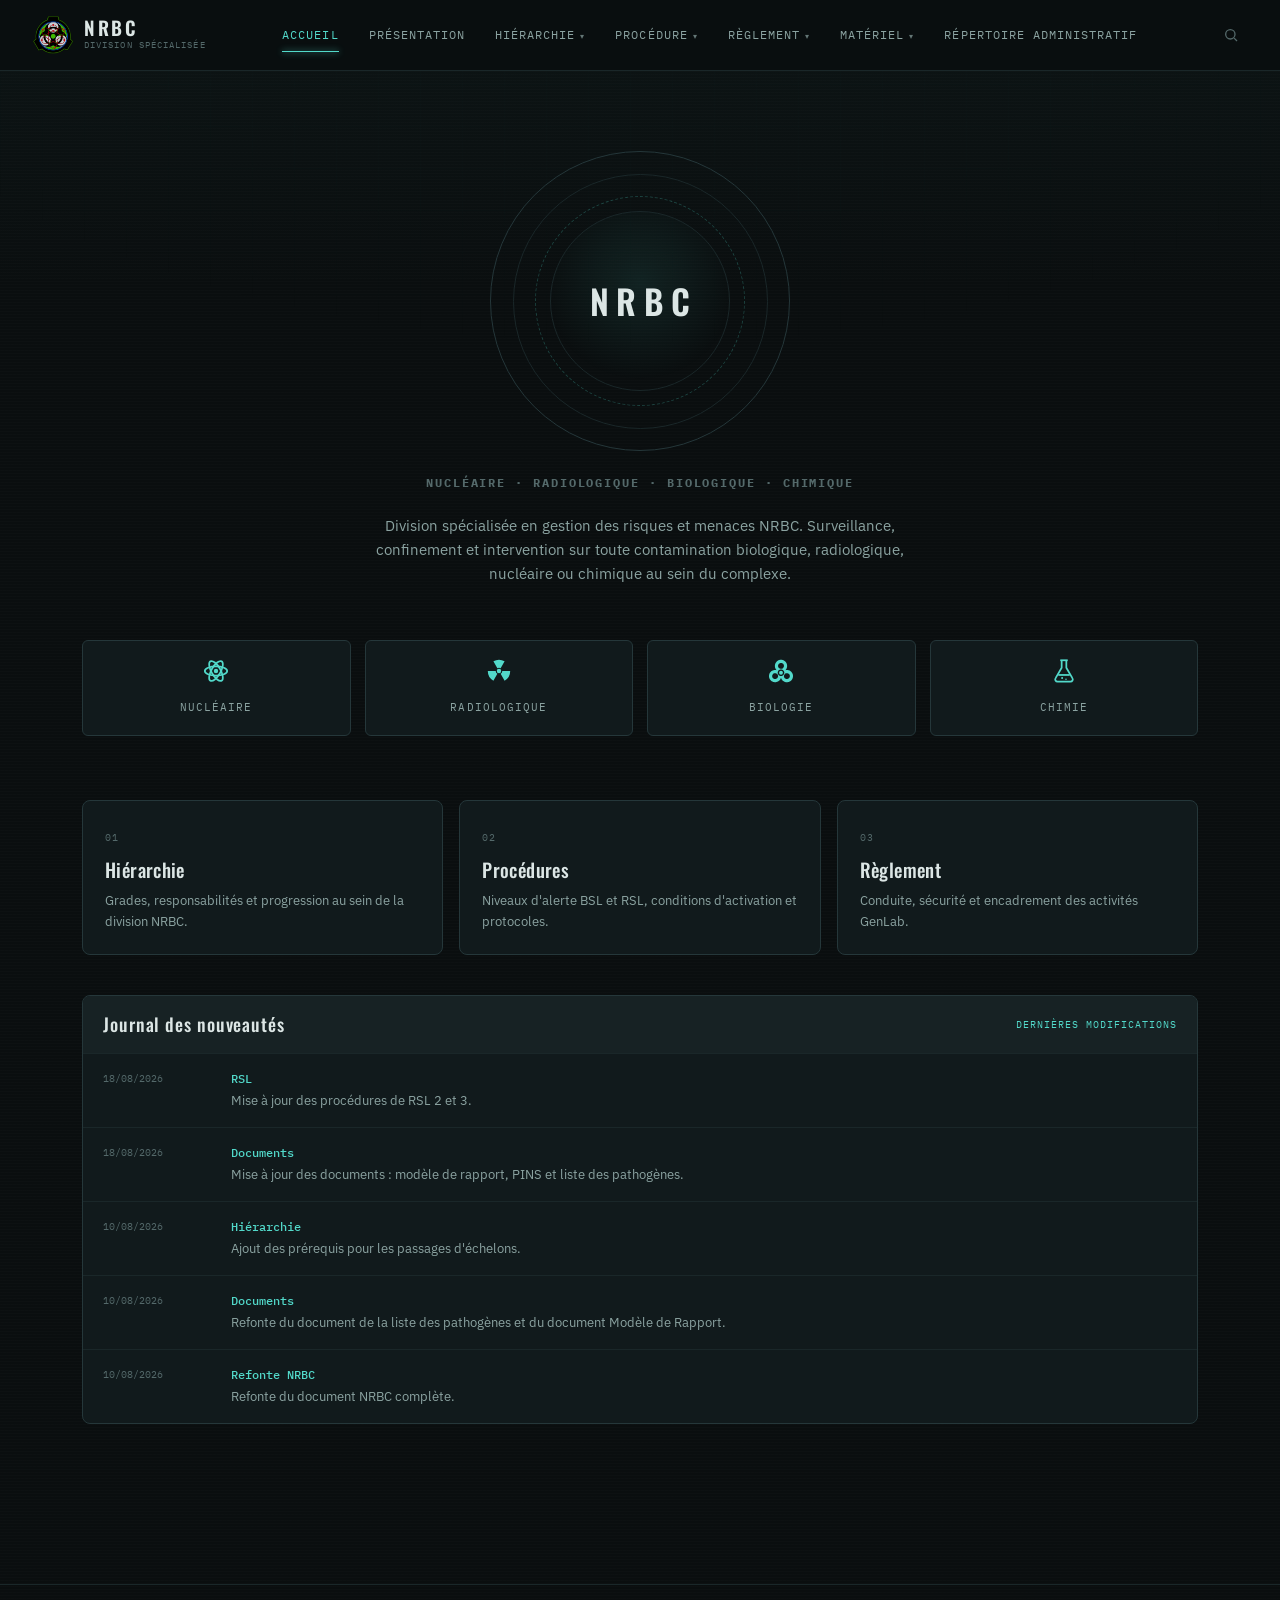
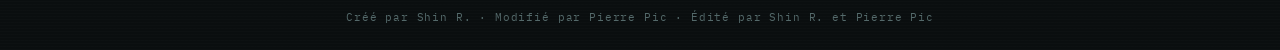
==== commit 723ef6d5: "Pied de page : mise à jour des crédits Co-Authored-By: Claude Opus 5 <noreply@anthropic.com> Claude-" ====
--- a/index.html
+++ b/index.html
@@ -1252,8 +1252,7 @@
 </main>
 
 <footer class="site-footer">
-  <p>Créé par : Shin R.</p>
-  <p>Édité par : Shin R. / Bili Amara</p>
+  <p>Créé par Shin R. · Modifié par Pierre Pic · Édité par Shin R. et Pierre Pic</p>
 </footer>
 
 <!-- =========================================================================
